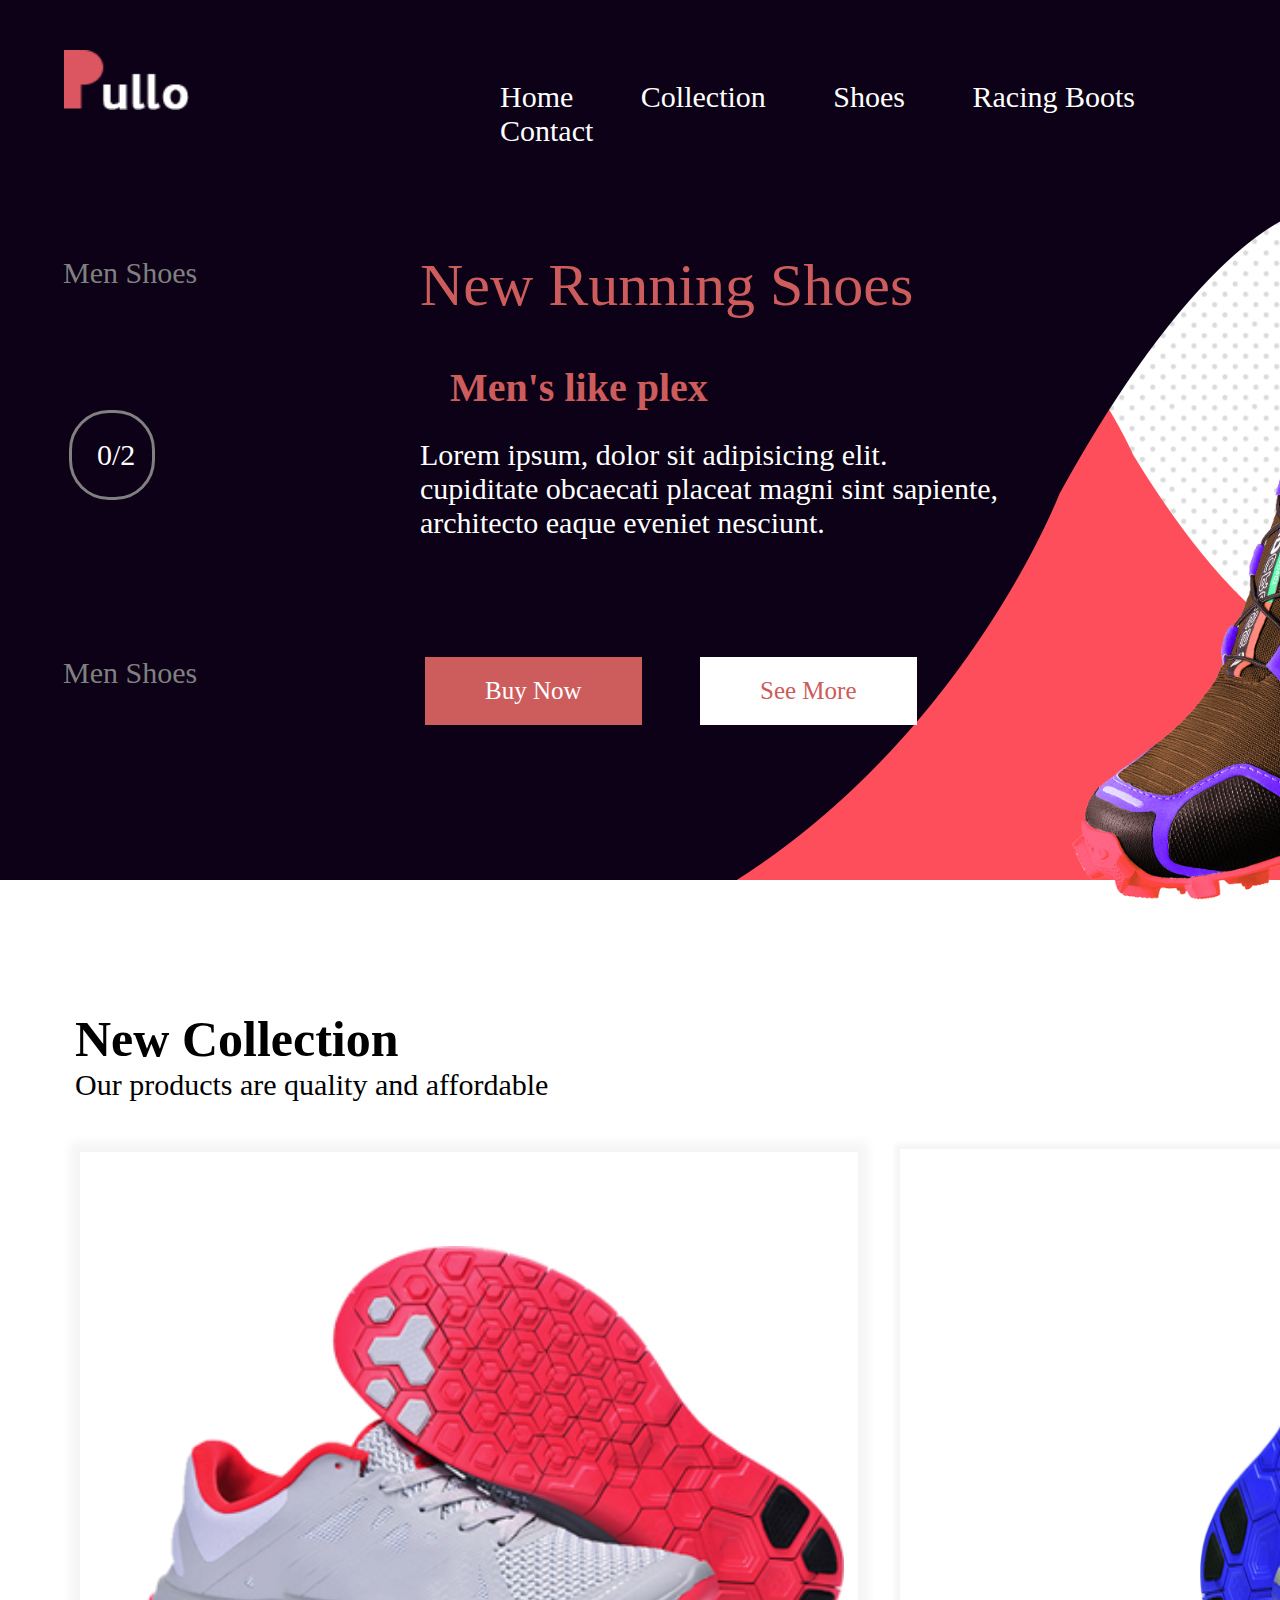
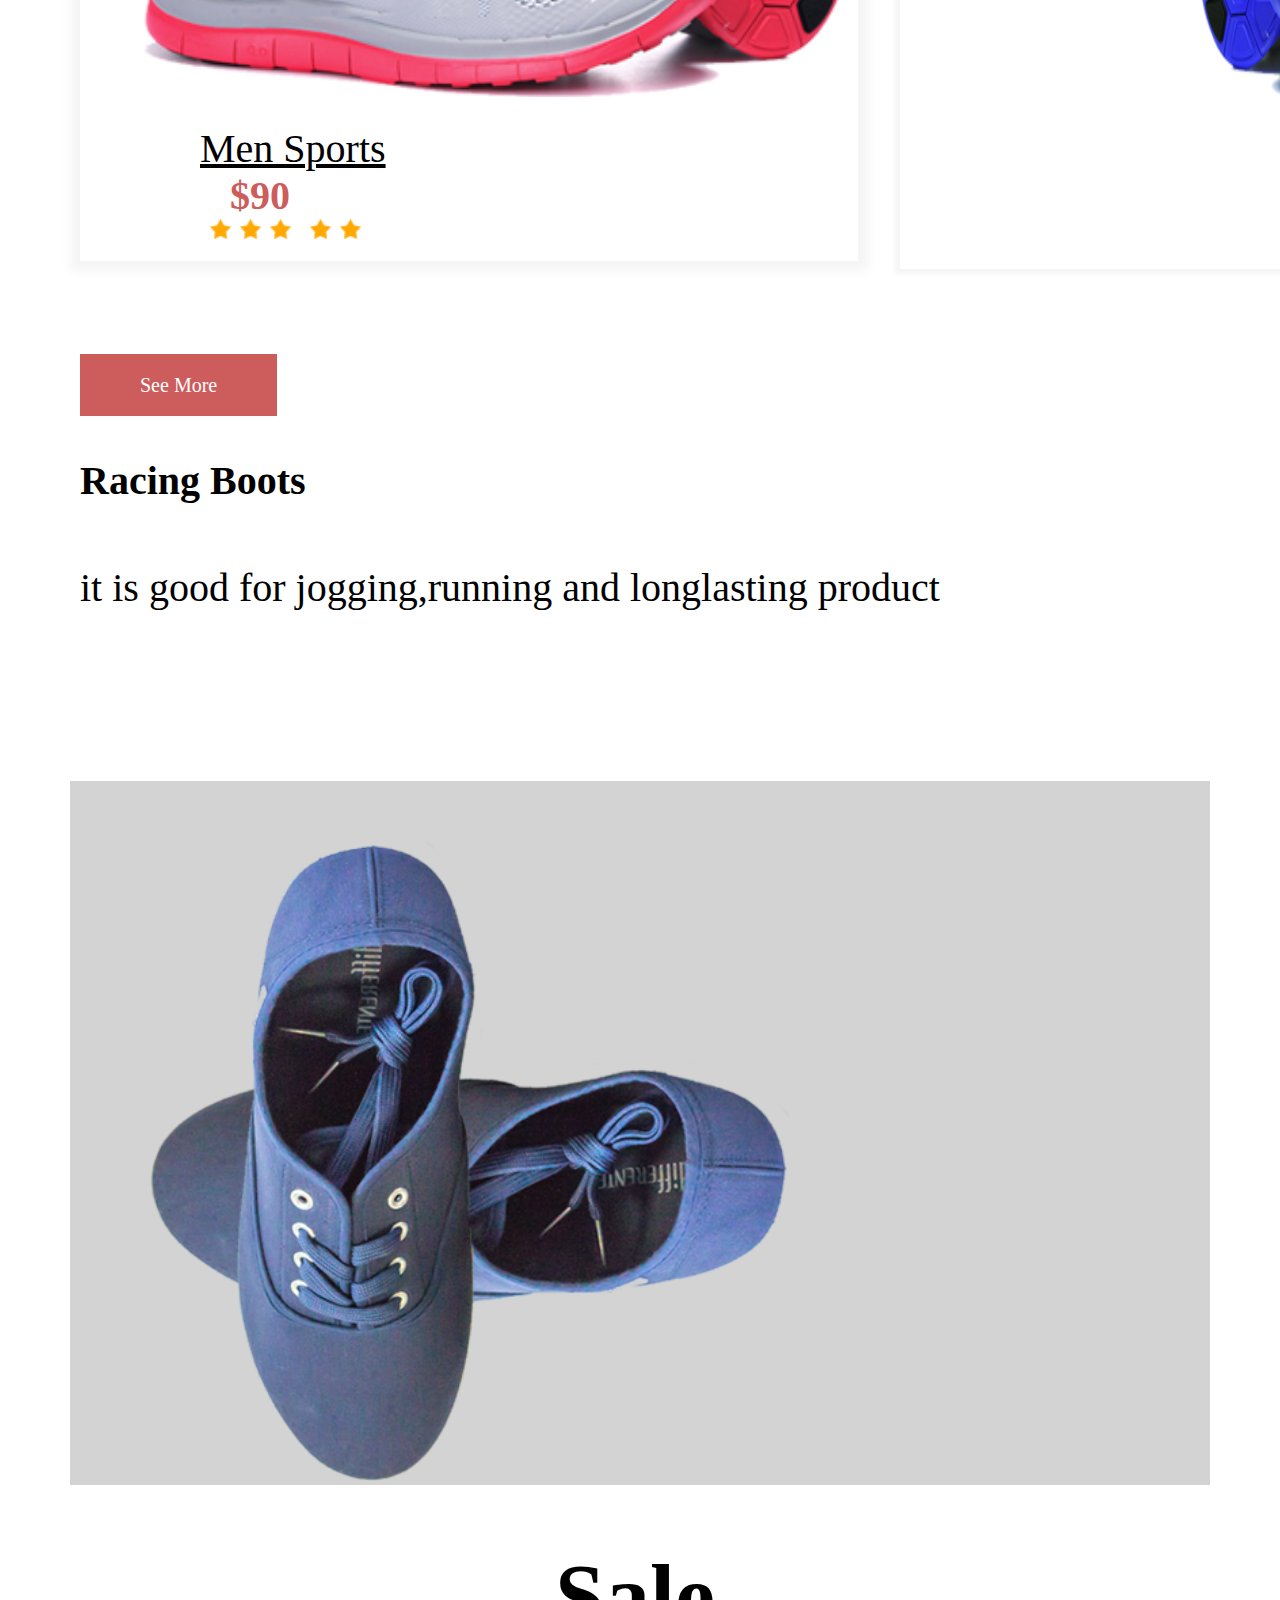
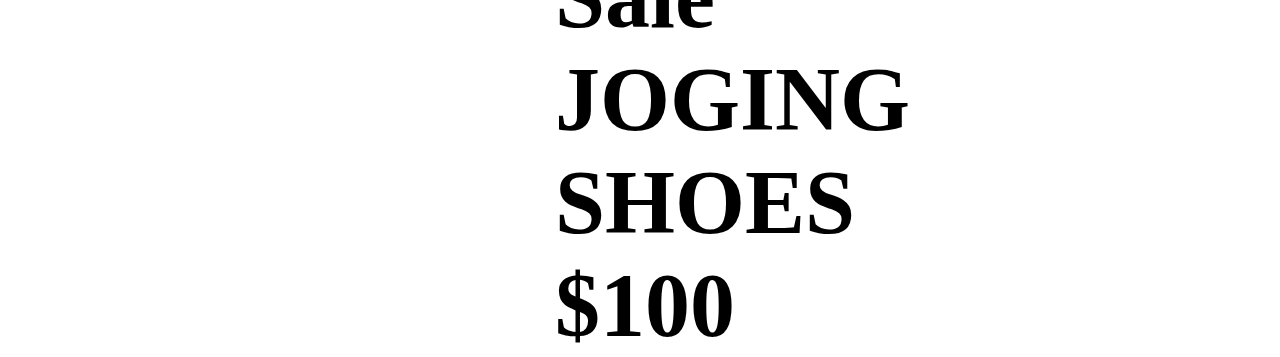
==== index.html @ ab7d9fc3 "update" ====
<!DOCTYPE html>
<html lang="en">
<head>
    <meta charset="UTF-8">
    <meta http-equiv="X-UA-Compatible" content="IE=edge">
    <meta name="viewport" content="width=device-width, initial-scale=1.0">
    <title>Shoes</title>
    <link rel="stylesheet" href="https://cdnjs.cloudflare.com/ajax/libs/font-awesome/6.2.0/css/all.min.css" integrity="sha512-xh6O/CkQoPOWDdYTDqeRdPCVd1SpvCA9XXcUnZS2FmJNp1coAFzvtCN9BmamE+4aHK8yyUHUSCcJHgXloTyT2A==" crossorigin="anonymous" referrerpolicy="no-referrer" />
    <link rel="stylesheet" href="shoes.css">
</head>
<body>
    <main>
    <img src="/images/logo.png" alt="" class="logo"> 
    <section class="nav">
 <nav>
    <a href="/">Home</a>
    <a href="/">Collection</a>
    <a href="/">Shoes</a>
    <a href="/">Racing Boots</a>
    <a href="/">Contact</a>
    <i class="fa-solid fa-magnifying-glass"></i>
    <i class="fa-sharp fa-solid fa-bag-shopping"></i>
</nav>
</section>
<section>
    <p style="color:grey;" class="men">Men Shoes</p>
    <p class="running">New Running Shoes</p>
    <p class="plex"><b>Men's like plex</b></p>
    <p class="lorem">Lorem ipsum, dolor sit adipisicing elit. <br>cupiditate obcaecati placeat magni sint sapiente,<br> architecto eaque eveniet nesciunt.</p>
    <p class="o">0/2</p>
    <a href="/" class="buy">Buy Now</a>
    <a href="/" class="more">See More</a>
</section>
<img src="/images/running-shoes.png" alt="" class="boot">
<p style="color: grey;" class="men">Men Shoes</p>
</main>
<section class="quality">
<h2>New Collection</h2>
<p class="our">Our products are quality and affordable</p>
<span>
    <img src="/images/shoes-img1.png" class="first">
    <p class="price1">Men Sports<br><b>$90</b></p>
    <img src="/images/star-icon.png" class="firststar">
    <img src="/images/star-icon.png" class="secondstar">
    <img src="/images/star-icon.png" class="thirdstar">
    <img src="/images/star-icon.png" class="forthstar">
    <img src="/images/star-icon.png" class="fifthstar">
    <img src="/images/shoes-img2.png" alt="" class="second">
</span>
    <span class="star2">
        <p class="price2">Men Sports<br></p>
        <b class="none">$90</b><br>
    </span>
</section>
<a href="/" class="more1">See More</a>
<section class="">
 <h2 class="sneakers">Racing Boots</h2>
    <p class="sneakers">it is good for jogging,running and longlasting product </p>
</section>
<section class="joging">
    <img src="/images/shoes-img3.png" alt="" class="jog">
    <aside><strong>Sale<br> JOGING <br>SHOES<br>$100</strong></aside>
</section>
</body>
</html>
---- shoes.css ----
*{
    padding: 0;
    margin:0;
}
body {
    overflow-x: hidden;
}
main {
    background-image: url(/images/banner.png);
    background-repeat: no-repeat;
    height: 55em;
}
.nav {
    display: flex;
    justify-content: center;
    margin-top: -34px;
    margin-left: 500px;
    font-size: 30px;
}
i {
    color: white;
    margin-right: 50px;
}
a {
    text-decoration: none;
    margin-right: 60px;
    color: white;
    font-family: verdana;
}
p {
    color: white;
}
.logo {
    height: 60px;
    margin-left: 4em;
    margin-top: 50px;
}
.men {
    margin-top: 70px;
    margin-left: 2.1em;
    font-size: 30px;
    animation: more 2s;
    position: absolute;
   bottom: 7em;
}
.running {
    color: indianred;
    font-size: 60px;
    font-family: verdana;
    margin-top: 40px;
    margin-left: 7em;
    animation: more 2s;
    position: absolute;
   bottom: 3em;
}
.plex {
 font-size: 70px;  
 font-family: verdana;
 margin-top: 190px;
 margin-left: 6em;
}
.lorem {
    margin-left: 14em;
    font-size: 30px;
    margin-top: 20px;
}
.o {
    border: 3px solid grey;
    width: 30px;
    margin-top: -130px;
    margin-bottom: 110px;
    margin-left: 2.3em;
    font-size: 30px;
    padding: 25px;
    border-radius: 40px;
}
.buy {
    margin-left: 17em;
    background-color: indianred;
    border: hidden;
    padding: 20px 60px;
    font-size: 25px;
    animation: buy 2s;
    position: absolute;
   bottom: -9em;
}
@keyframes buy {
    0% {
        bottom: -400%;
    }
    100% {
       top: (0);
    }
}
.boot {
    position: absolute;
    margin-top: -21em;
    height: 40em;
    margin-left: 67em;
    position: absolute;
    animation: boot 2s ;
    bottom: 0;
}
@keyframes boot {
    0% {
        bottom: -200%;
    }
    100% {
       top: (0);
    }
}
section {
    position: relative;
}
.more {
    background-color: white;
    color: indianred;
    margin-left: 28em;
    padding: 20px 60px;
    font-size: 25px;
    animation: more 2s;
    position: absolute;
   bottom: -9em;
}
@keyframes more {
    0% {
        bottom: -400%;
    }
    100% {
       top: (0%);
    }
}
h2 {
    margin-top: 130px;
    margin-left: 1.5em;
    font-family: verdana;
    font-size: 50px;
}
.our {
    margin-left: 2.5em;
    font-size: 30px;
    color: black;
}
div {
}
.first {
    margin-bottom: -10px;
    margin-left: 5em;
    border: 4px solid white;
    box-shadow: 0px 0px 10px 10px whitesmoke;
    margin-top: 50px;
    padding: 90px;
    width: 700px;
    padding-left: 60px;
    padding-bottom: 10em;
    padding-right: 10px;
    position: relative;
}
.second {
    box-shadow: 0px 0px 5px 5px whitesmoke;
    margin-top: -670px;
    margin-left: 900px;
    position: relative;
    width: 400px;
    padding: 90px;
    padding-left: 300px;
    padding-bottom: 10em;
    height: 470px;
}
.price1 {
    color: black;
    font-size: 40px;
    margin-top: -130px;
    position: relative;
    margin-left: 200px;
}
.price1::first-line {
    text-decoration: underline;
}
b {
    font-size: 40px;
    color: indianred;
    margin-left: 30px;
}
.firststar {
    position: absolute;
    margin-left: 210px;
    height: 20px;
}
.secondstar {
    position:absolute;
    margin-left: 240px;
    height: 20px;
}
.thirdstar {
    position: absolute;
    margin-left: 270px;
    height: 20px;
}
.forthstar {
    position: absolute;
    margin-left: 310px;
    height: 20px;
    margin-top: -0px;
}
.fifthstar {
    position: absolute;
    margin-left: 340px;
    height: 20px;
}
.price2 {
    margin-left: 1400px;
    margin-top: -90px;
    color: black;
    font-size: 40px;
    text-decoration: underline;
}
.none {
    text-decoration: none;
    margin-left: 1430px;
}
.more1 {
    color: white;
    font-size: 20px;
    border: 1px solid black;
    border-style: hidden;
    margin-left: 4em;
    background-color: indianred;
    padding: 20px 60px;
}
.quality {
    margin-bottom: 50px;
}
.sneakers {
    color: black;
    margin-top: 60px;
    font-size: 40px;
    margin-left: 80px;
}
.joging {
    margin-top: 170px;
    background-color: lightgrey;
    margin-left: 70px;
margin-right: 70px;
}
.jog {
    height: 40em;
    margin-top: 60px;
    margin-left: 80px;
}
aside {
    float: right;
font-size: 90px;    
font-family: verdana;
margin-right: 300px;
margin-top: 60px;
}
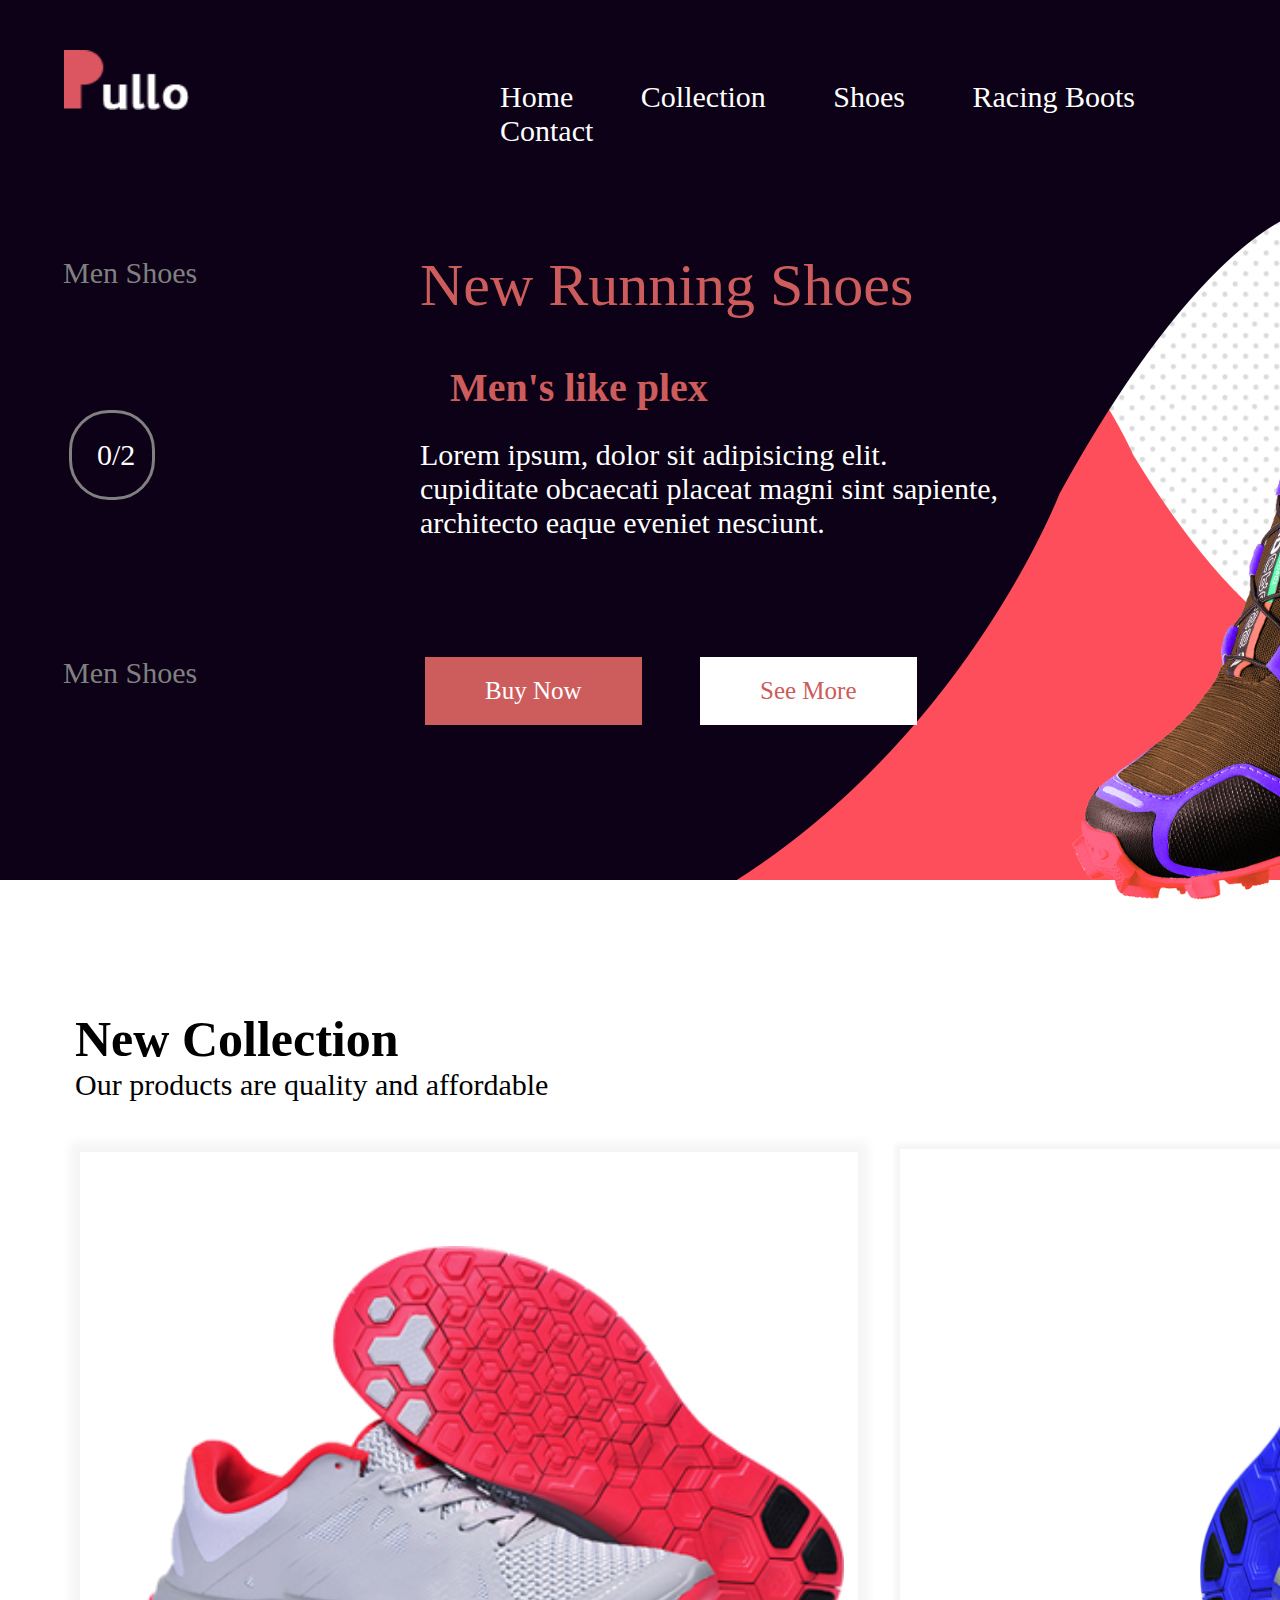
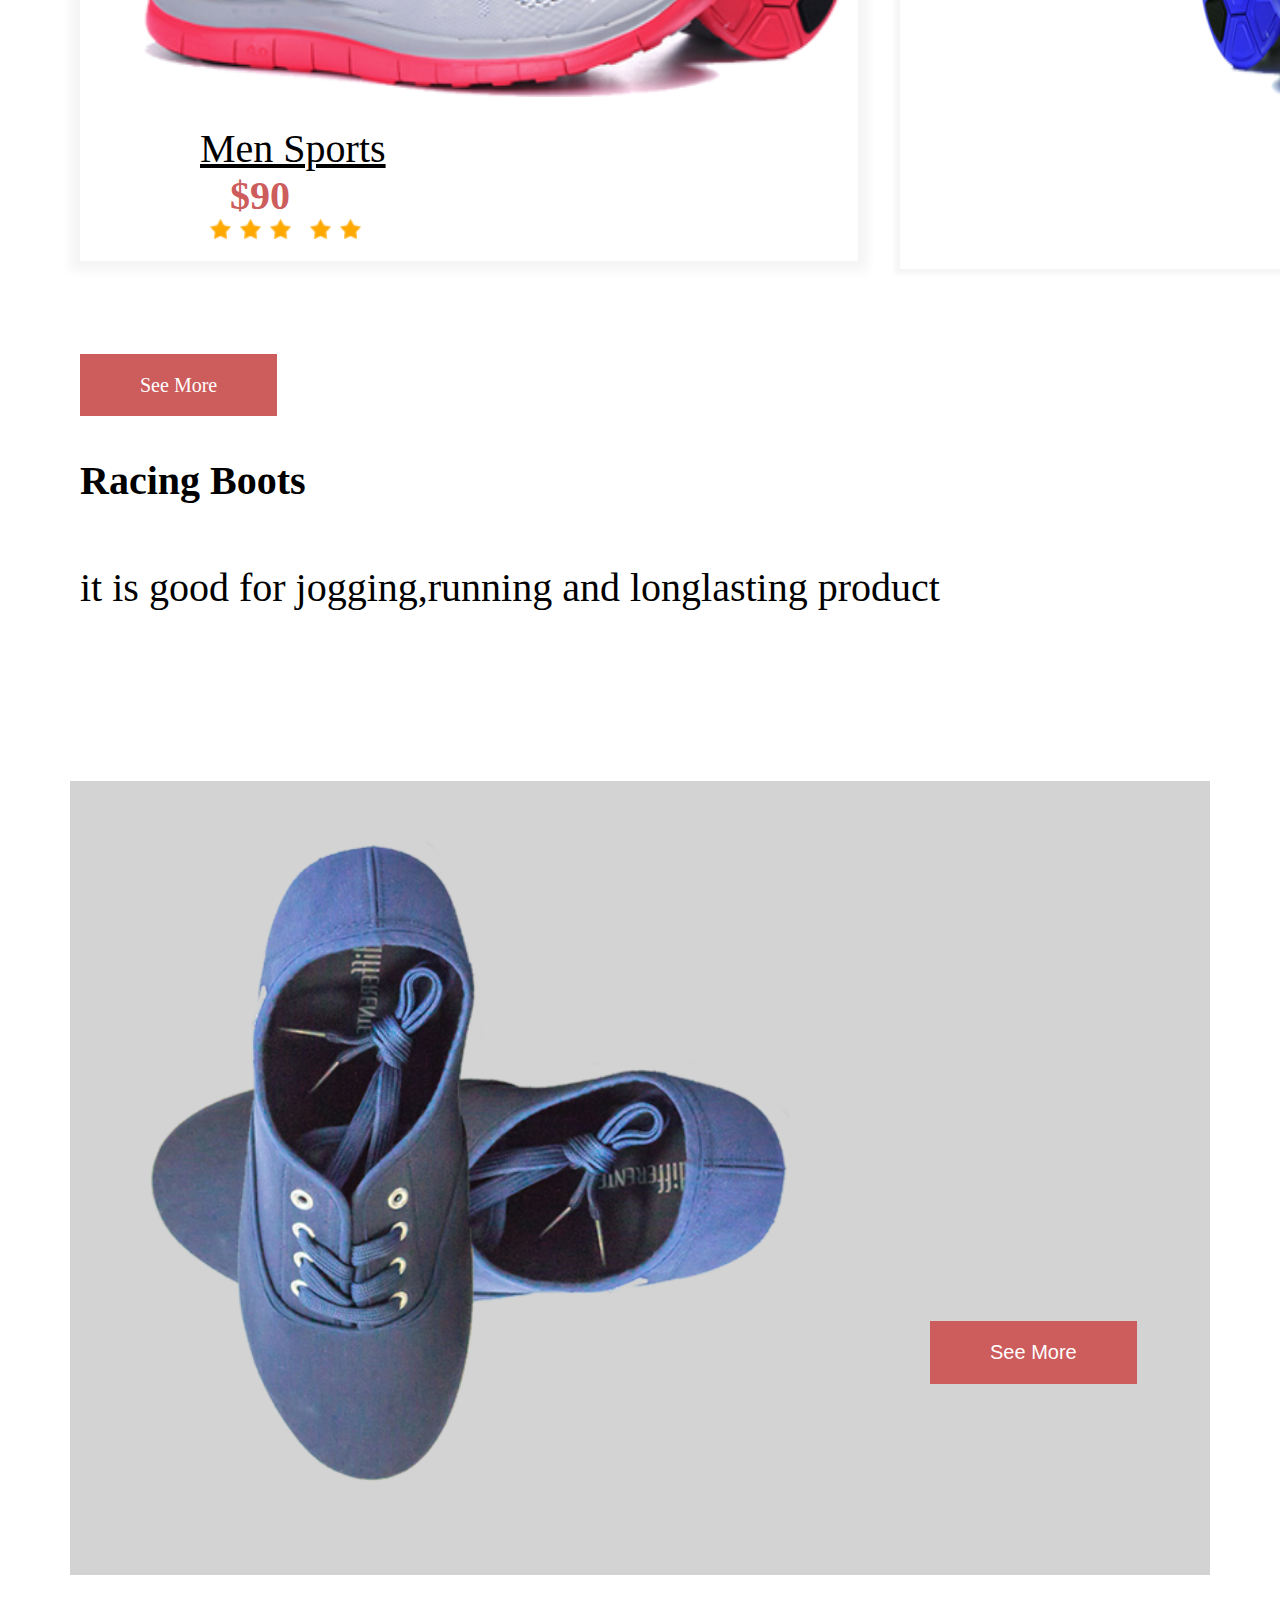
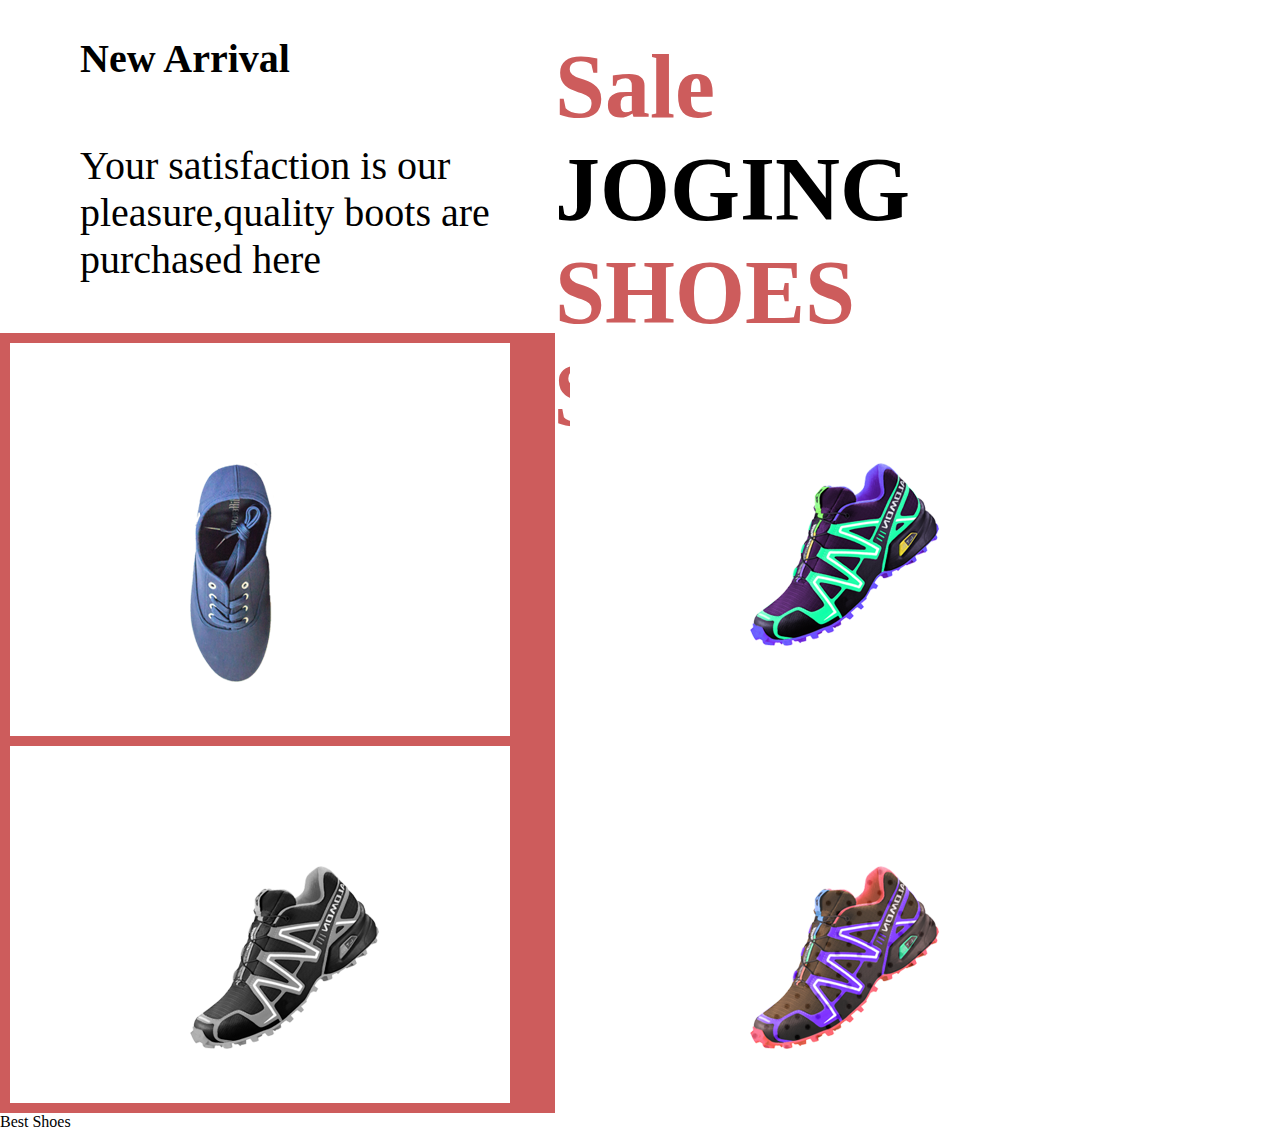
==== commit d097f5f7: "update" ====
--- a/index.html
+++ b/index.html
@@ -59,7 +59,21 @@
 </section>
 <section class="joging">
     <img src="/images/shoes-img3.png" alt="" class="jog">
-    <aside><strong>Sale<br> JOGING <br>SHOES<br>$100</strong></aside>
+    <aside><strong><span class="l">Sale</span><br> JOGING <br><span class="l"> SHOES<br>$</span>100</strong></aside>
+    <button class="lower">See More</button>
 </section>
+<section class="arrival">
+<h2 class="sneakers">New Arrival</h2>
+<p class="sneakers">Your satisfaction is our pleasure,quality boots are purchased here</p>
+</section>
+<div class="grid">
+    <div class="griditem"><img src="/images/shoes-img4.png" class="g"></div>
+    <div class="griditem"><img src="/images/shoes-img5.png" class="g"></div>
+    <div class="griditem"><img src="/images/shoes-img6.png" class="g"></div>
+    <div class="griditem"><img src="/images/shoes-img7.png" class="g"></div>
+    <div class="griditem"><img src="/images/shoes-img8.png" class="g"></div>
+    <div class="griditem"><img src="/images/shoes-img9.png" class="g"></div>
+</div>
+<p class="grid1">Best Shoes</p>
 </body>
 </html>
--- a/shoes.css
+++ b/shoes.css
@@ -140,8 +140,6 @@
     margin-left: 2.5em;
     font-size: 30px;
     color: black;
-}
-div {
 }
 .first {
     margin-bottom: -10px;
@@ -241,12 +239,14 @@
     margin-top: 170px;
     background-color: lightgrey;
     margin-left: 70px;
+    position: relative;
 margin-right: 70px;
 }
 .jog {
     height: 40em;
     margin-top: 60px;
     margin-left: 80px;
+    margin-bottom: 90px;
 }
 aside {
     float: right;
@@ -254,4 +254,40 @@
 font-family: verdana;
 margin-right: 300px;
 margin-top: 60px;
+}
+.l {
+   color: indianred;
+   margin-bottom: 100px; 
+}
+.lower {
+    color: white;
+    border: 1px solid black;
+    border-style: hidden;
+    margin-left: 140px;
+    background-color: indianred;
+    padding: 20px 60px;
+    font-size: 20px;
+    position: absolute;
+    top: 540px;
+}
+.grid {
+    display: grid;
+    grid-template-columns: 500px 500px 500px;
+    grid-column-gap: 60px;
+    grid-row-gap: 10px;
+    padding: 10px;
+    position: relative;
+    background-color: indianred;
+    margin-top: 50px;
+}
+.griditem {
+   background-color: white;
+}
+.g {
+    margin-left: 130px;
+    margin-top: 70px;
+    padding: 50px;
+}
+.grid1 {
+    color: black;
 }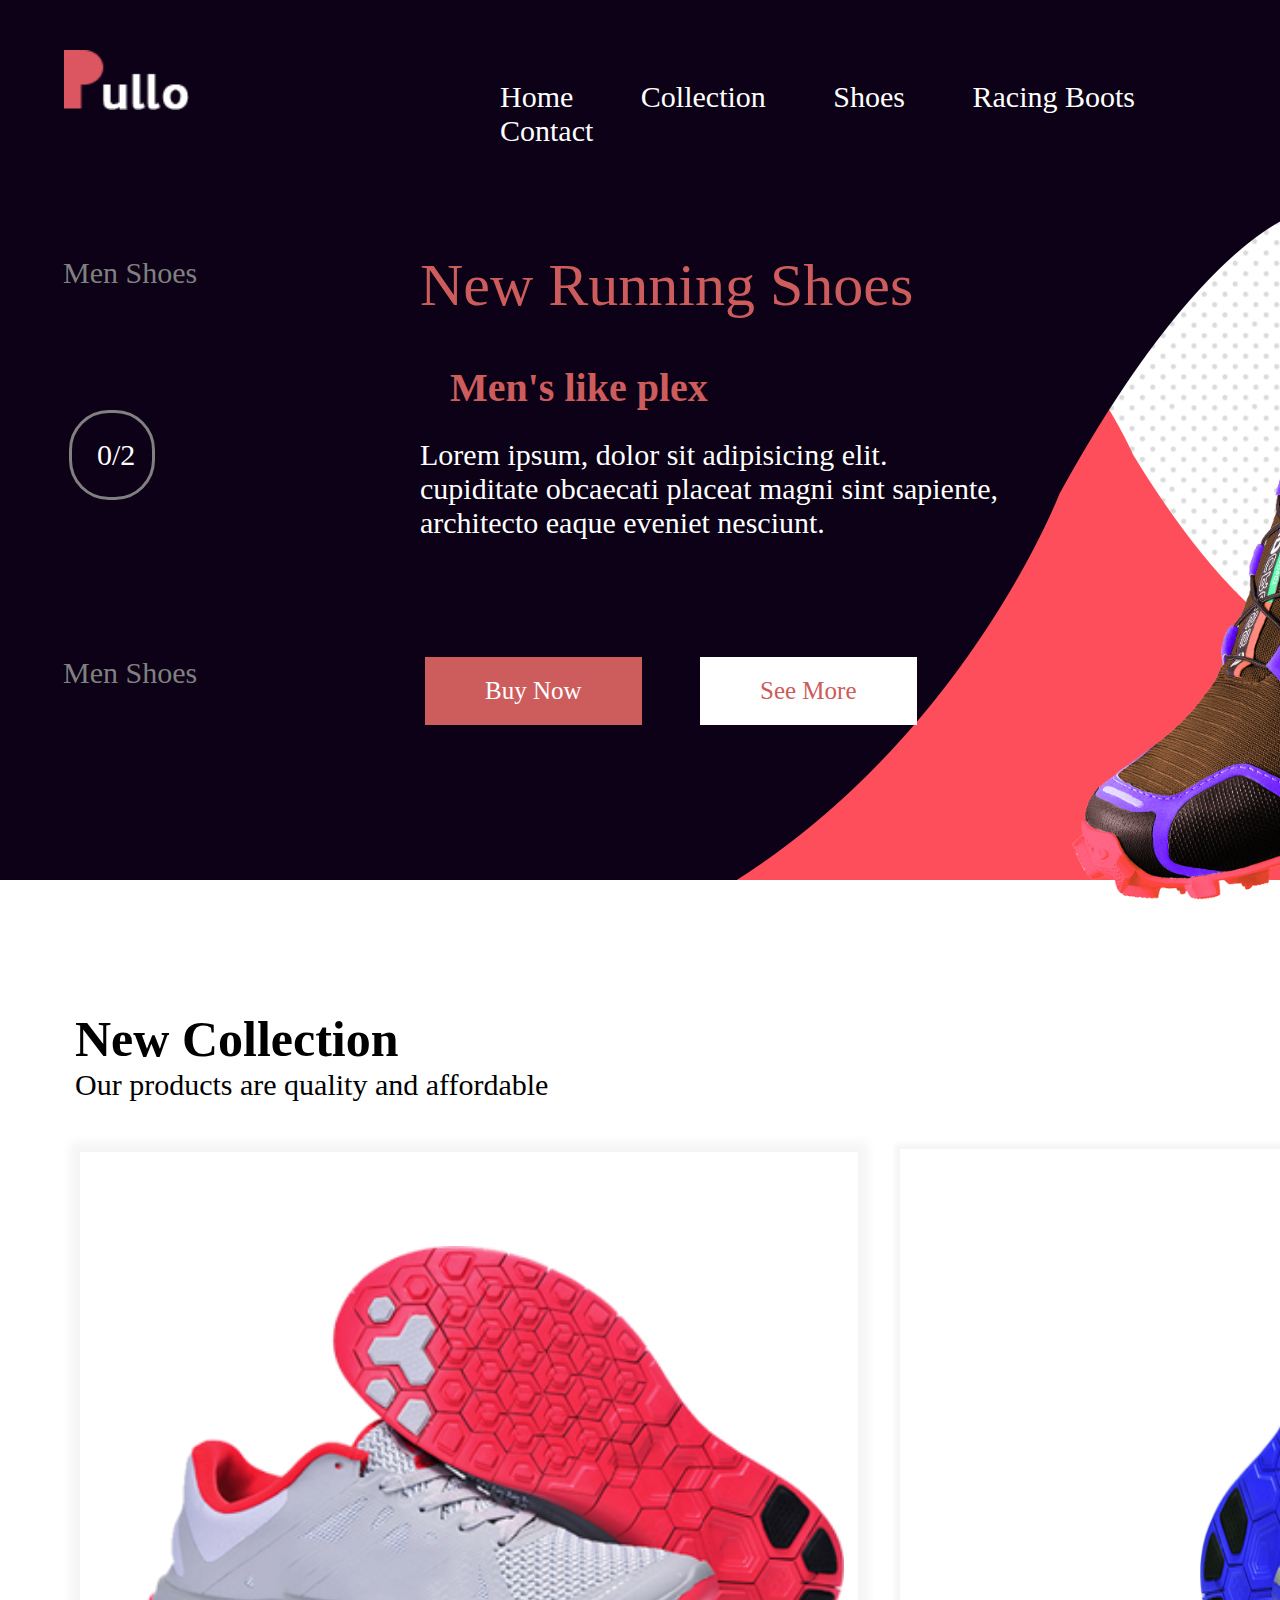
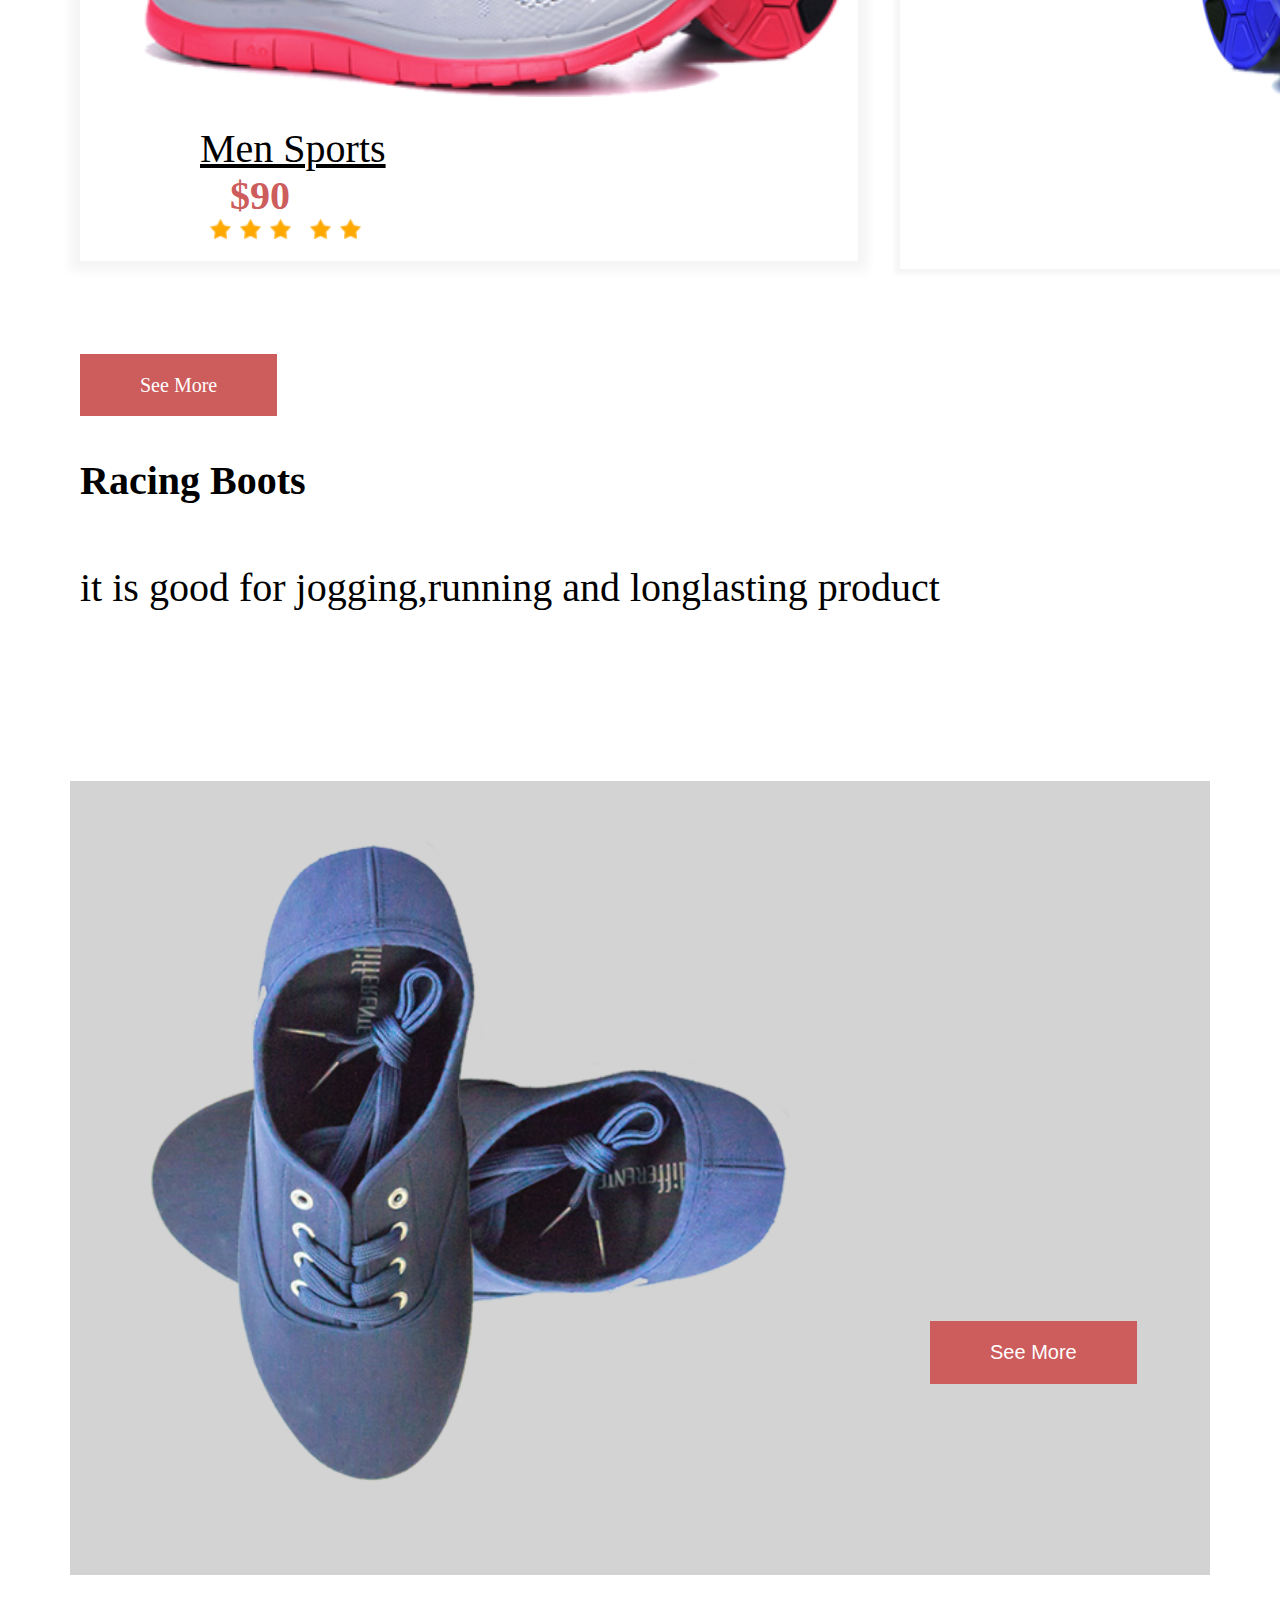
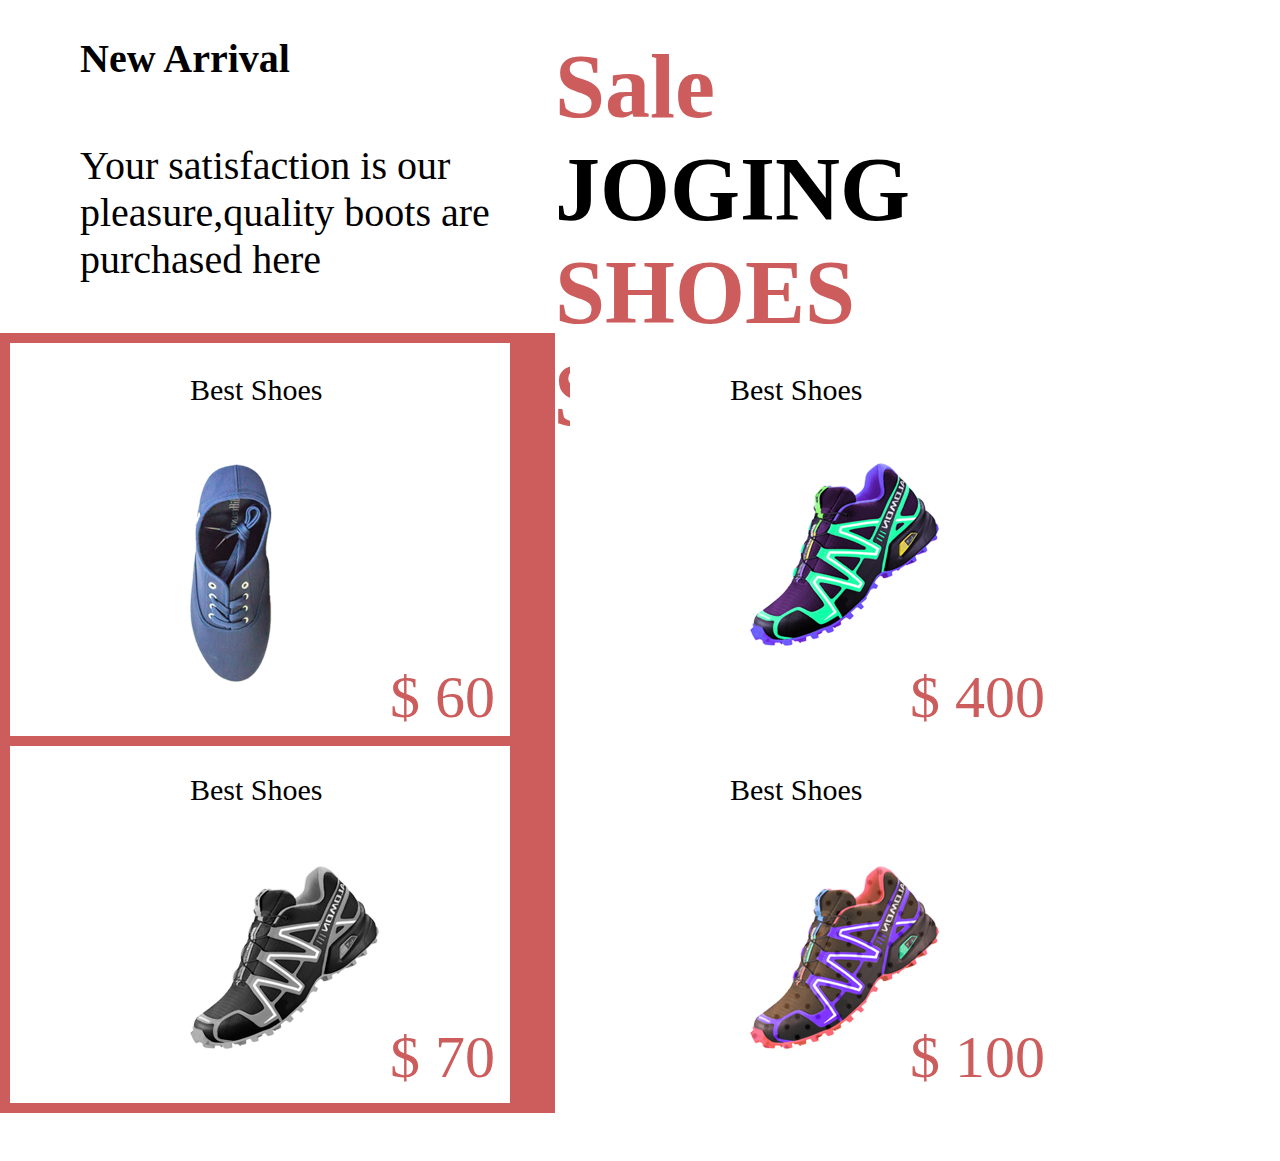
==== commit 1eea1a29: "update" ====
--- a/index.html
+++ b/index.html
@@ -75,5 +75,16 @@
     <div class="griditem"><img src="/images/shoes-img9.png" class="g"></div>
 </div>
 <p class="grid1">Best Shoes</p>
+<p class="grid2">Best Shoes</p>
+<p class="grid3">Best Shoes</p>
+<p class="grid4">Best Shoes</p>
+<p class="grid5">Best Shoes</p>
+<p class="grid6">Best Shoes</p>
+<p class="pricetag1">$ 60</p>
+<p class="pricetag2">$ 400</p>
+<p class="pricetag3">$ 50</p>
+<p class="pricetag4">$ 70</p>
+<p class="pricetag5">$ 100</p>
+<p class="pricetag6">$ 90</p>
 </body>
 </html>
--- a/shoes.css
+++ b/shoes.css
@@ -290,4 +290,86 @@
 }
 .grid1 {
     color: black;
+    position: absolute;
+    margin-top: -740px;
+    margin-left: 190px;
+    font-size: 30px;
+}
+.grid2 {
+    color: black;
+    position: absolute;
+    margin-top: -740px;
+    margin-left: 730px;
+    float: right;
+    font-size: 30px;
+}
+.grid3 {
+    color: black;
+    position: absolute;
+    margin-top: -740px;
+    margin-left: 1300px;
+    font-size: 30px;
+}
+.grid4 {
+    color: black;
+    position: absolute;
+    margin-top: -340px;
+    margin-left: 190px;
+    font-size: 30px;
+}
+.grid5 {
+    color: black;
+    position: absolute;
+    margin-top: -340px;
+    margin-left: 730px;
+    font-size: 30px;
+}
+.grid6 {
+    color: black;
+    position: absolute;
+    margin-top: -340px;
+    margin-left: 1300px;
+    font-size: 30px;
+}
+.pricetag1 {
+    color: indianred;
+    position: absolute;
+    margin-top: -450px;
+    margin-left: 390px;
+    font-size: 60px;
+}
+.pricetag2 {
+    color: indianred;
+    position: absolute;
+    margin-top: -450px;
+    margin-left: 910px;
+    font-size: 60px;
+}
+.pricetag3 {
+    color: indianred;
+    position: absolute;
+    margin-top: -450px;
+    margin-left: 1500px;
+    font-size: 60px;
+}
+.pricetag4 {
+    color: indianred;
+    position: absolute;
+    margin-top: -90px;
+    margin-left: 390px;
+    font-size: 60px;
+}
+.pricetag5 {
+    color: indianred;
+    position: absolute;
+    margin-top: -90px;
+    margin-left: 910px;
+    font-size: 60px;
+}
+.pricetag6 {
+    color: indianred;
+    position: absolute;
+    margin-top: -90px;
+    margin-left: 1500px;
+    font-size: 60px;
 }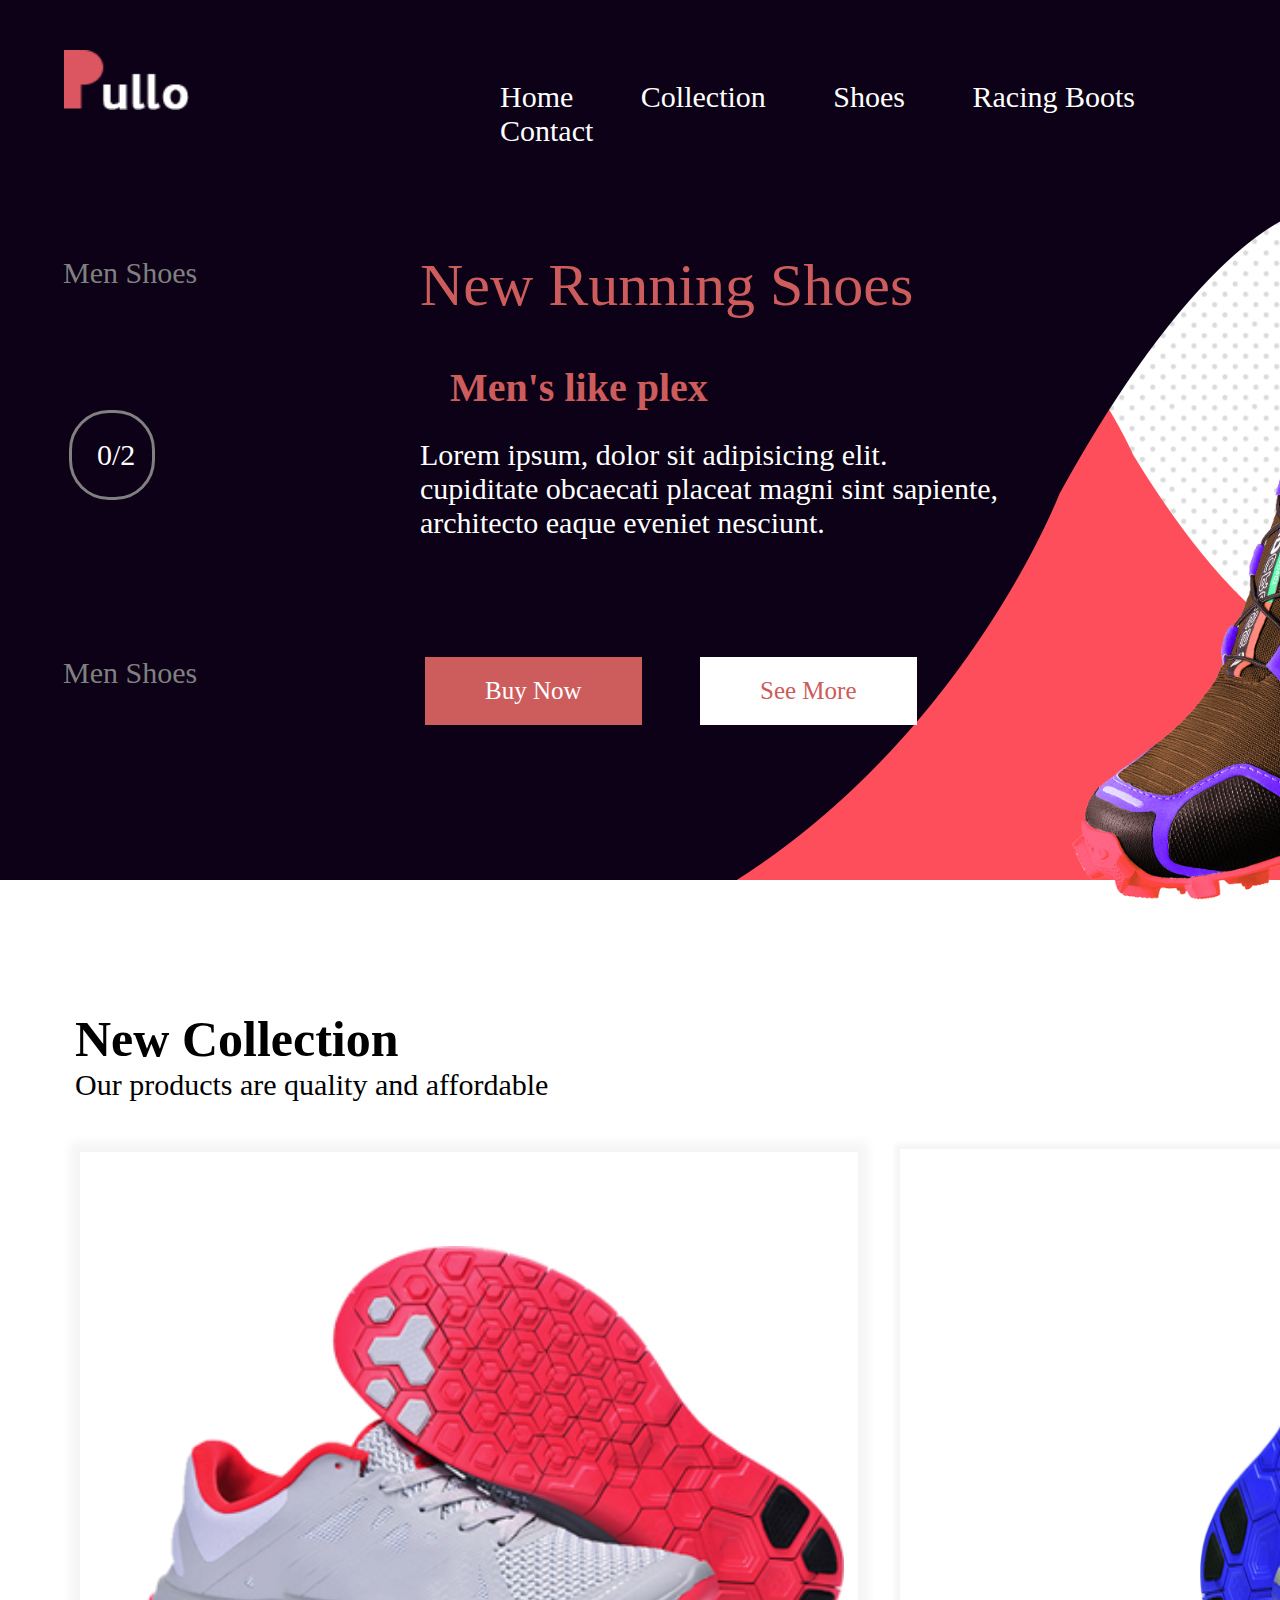
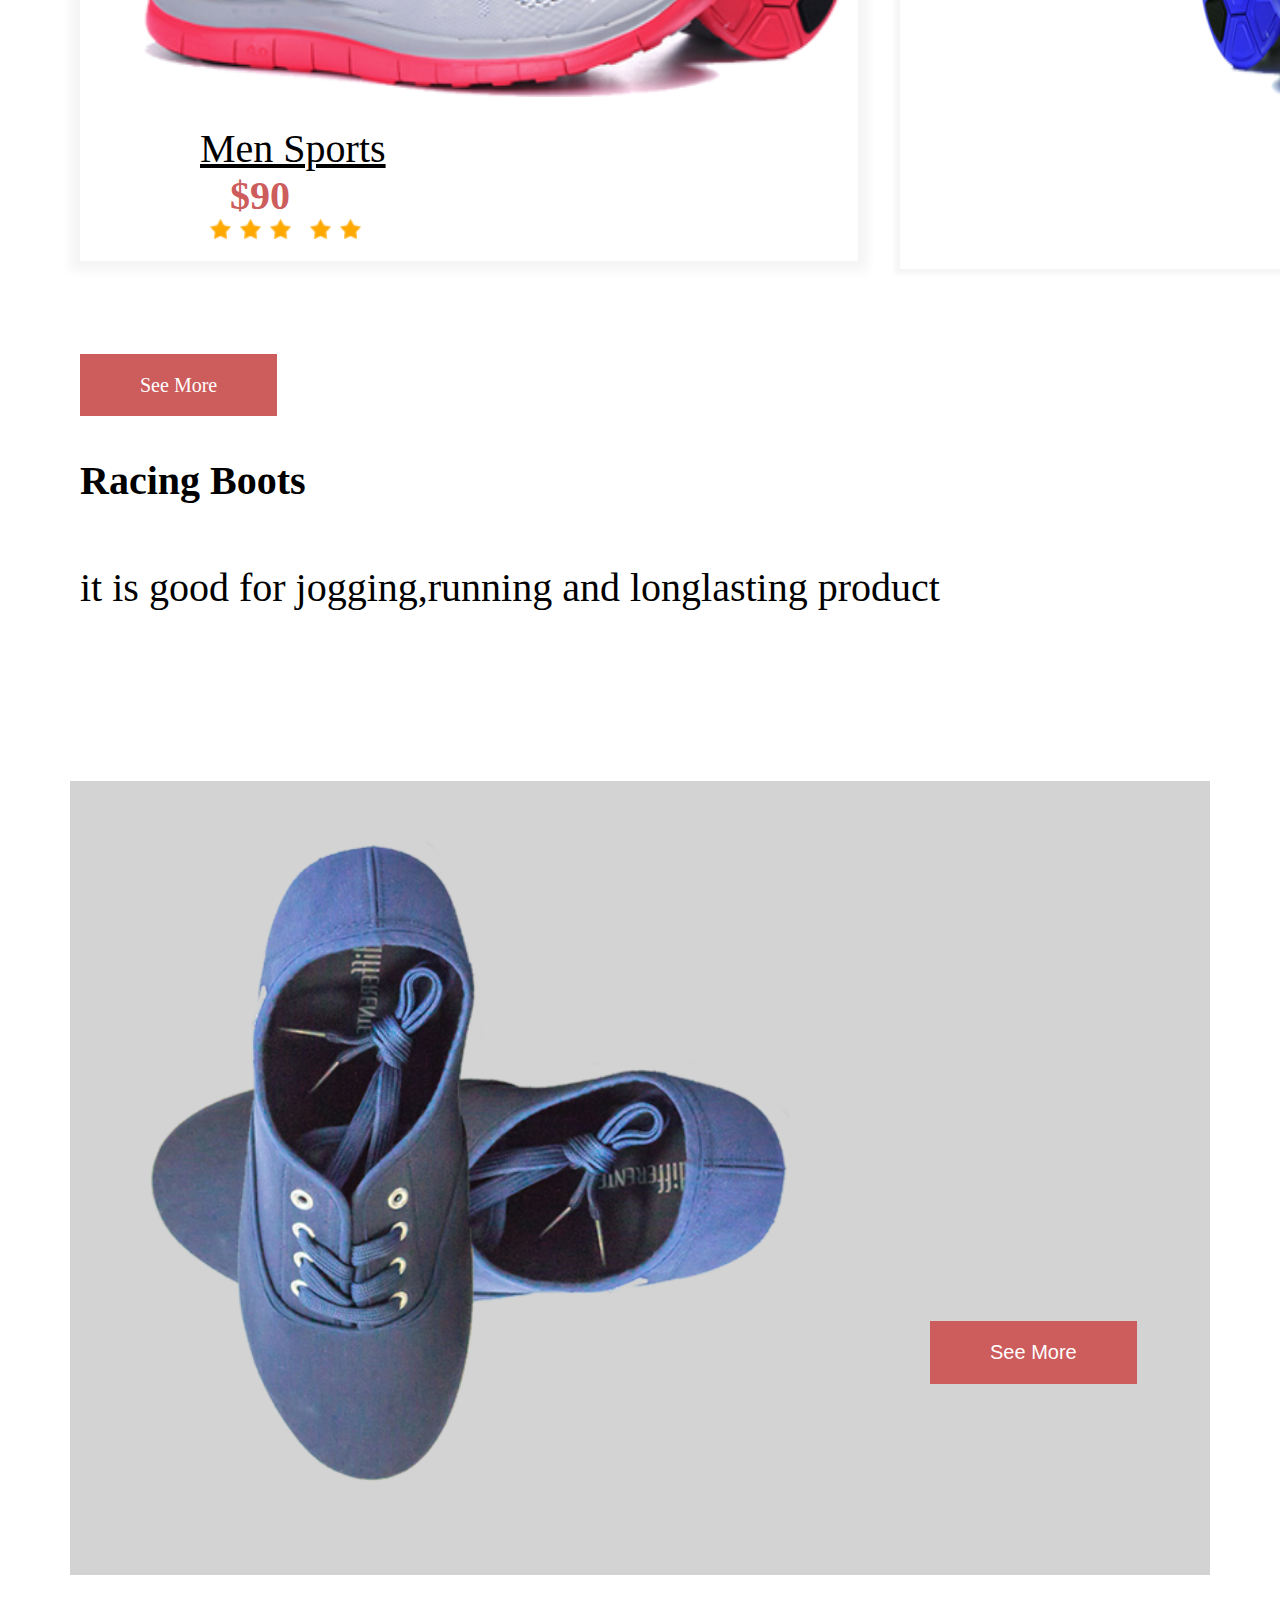
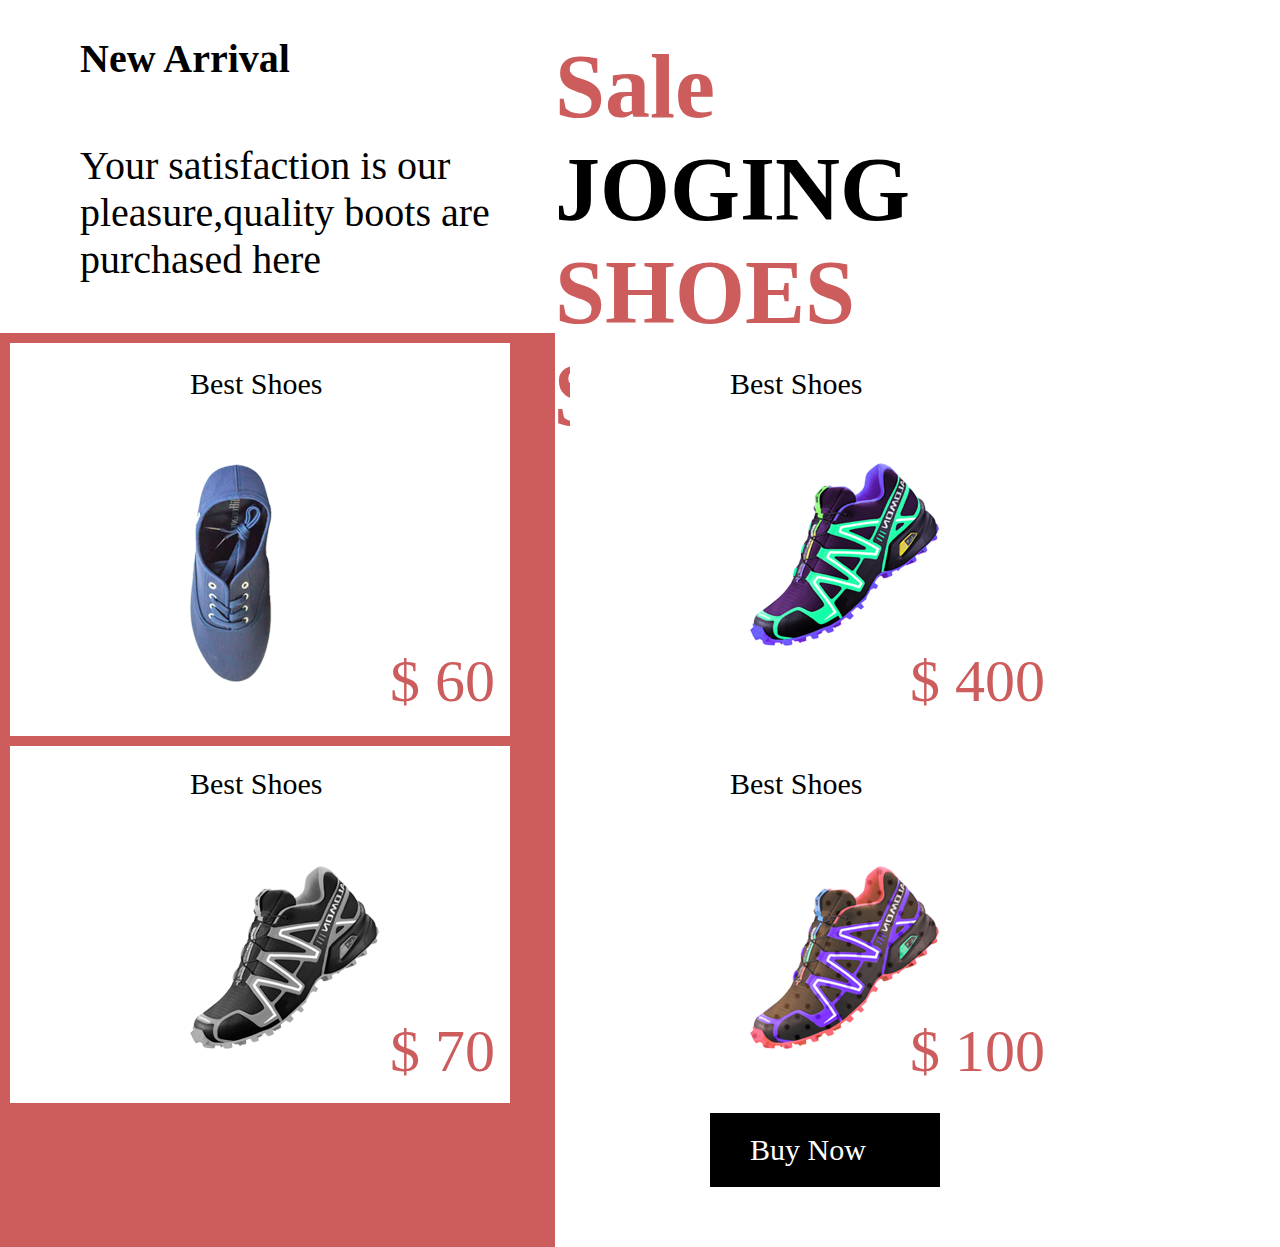
==== commit e9c76120: "update" ====
--- a/index.html
+++ b/index.html
@@ -73,6 +73,7 @@
     <div class="griditem"><img src="/images/shoes-img7.png" class="g"></div>
     <div class="griditem"><img src="/images/shoes-img8.png" class="g"></div>
     <div class="griditem"><img src="/images/shoes-img9.png" class="g"></div>
+    <a href="/" class="now">Buy Now</a>
 </div>
 <p class="grid1">Best Shoes</p>
 <p class="grid2">Best Shoes</p>
--- a/shoes.css
+++ b/shoes.css
@@ -279,6 +279,7 @@
     position: relative;
     background-color: indianred;
     margin-top: 50px;
+    
 }
 .griditem {
    background-color: white;
@@ -291,14 +292,14 @@
 .grid1 {
     color: black;
     position: absolute;
-    margin-top: -740px;
+    margin-top: -880px;
     margin-left: 190px;
     font-size: 30px;
 }
 .grid2 {
     color: black;
     position: absolute;
-    margin-top: -740px;
+    margin-top: -880px;
     margin-left: 730px;
     float: right;
     font-size: 30px;
@@ -306,70 +307,79 @@
 .grid3 {
     color: black;
     position: absolute;
-    margin-top: -740px;
+    margin-top: -880px;
     margin-left: 1300px;
     font-size: 30px;
 }
 .grid4 {
     color: black;
     position: absolute;
-    margin-top: -340px;
+    margin-top: -480px;
     margin-left: 190px;
     font-size: 30px;
 }
 .grid5 {
     color: black;
     position: absolute;
-    margin-top: -340px;
+    margin-top: -480px;
     margin-left: 730px;
     font-size: 30px;
 }
 .grid6 {
     color: black;
     position: absolute;
-    margin-top: -340px;
+    margin-top: -480px;
     margin-left: 1300px;
     font-size: 30px;
 }
 .pricetag1 {
     color: indianred;
     position: absolute;
-    margin-top: -450px;
+    margin-top: -600px;
     margin-left: 390px;
     font-size: 60px;
 }
 .pricetag2 {
     color: indianred;
     position: absolute;
-    margin-top: -450px;
+    margin-top: -600px;
     margin-left: 910px;
     font-size: 60px;
 }
 .pricetag3 {
     color: indianred;
     position: absolute;
-    margin-top: -450px;
+    margin-top: -600px;
     margin-left: 1500px;
     font-size: 60px;
 }
 .pricetag4 {
     color: indianred;
     position: absolute;
-    margin-top: -90px;
+    margin-top: -230px;
     margin-left: 390px;
     font-size: 60px;
 }
 .pricetag5 {
     color: indianred;
     position: absolute;
-    margin-top: -90px;
+    margin-top: -230px;
     margin-left: 910px;
     font-size: 60px;
 }
 .pricetag6 {
     color: indianred;
     position: absolute;
-    margin-top: -90px;
+    margin-top: -230px;
     margin-left: 1500px;
     font-size: 60px;
+}
+.now {
+    color: white;
+    background-color: black;
+    width: 150px;
+    font-size: 30px;
+    padding: 20px 40px;
+    margin-left: 700px;
+    margin-bottom: 50px;
 }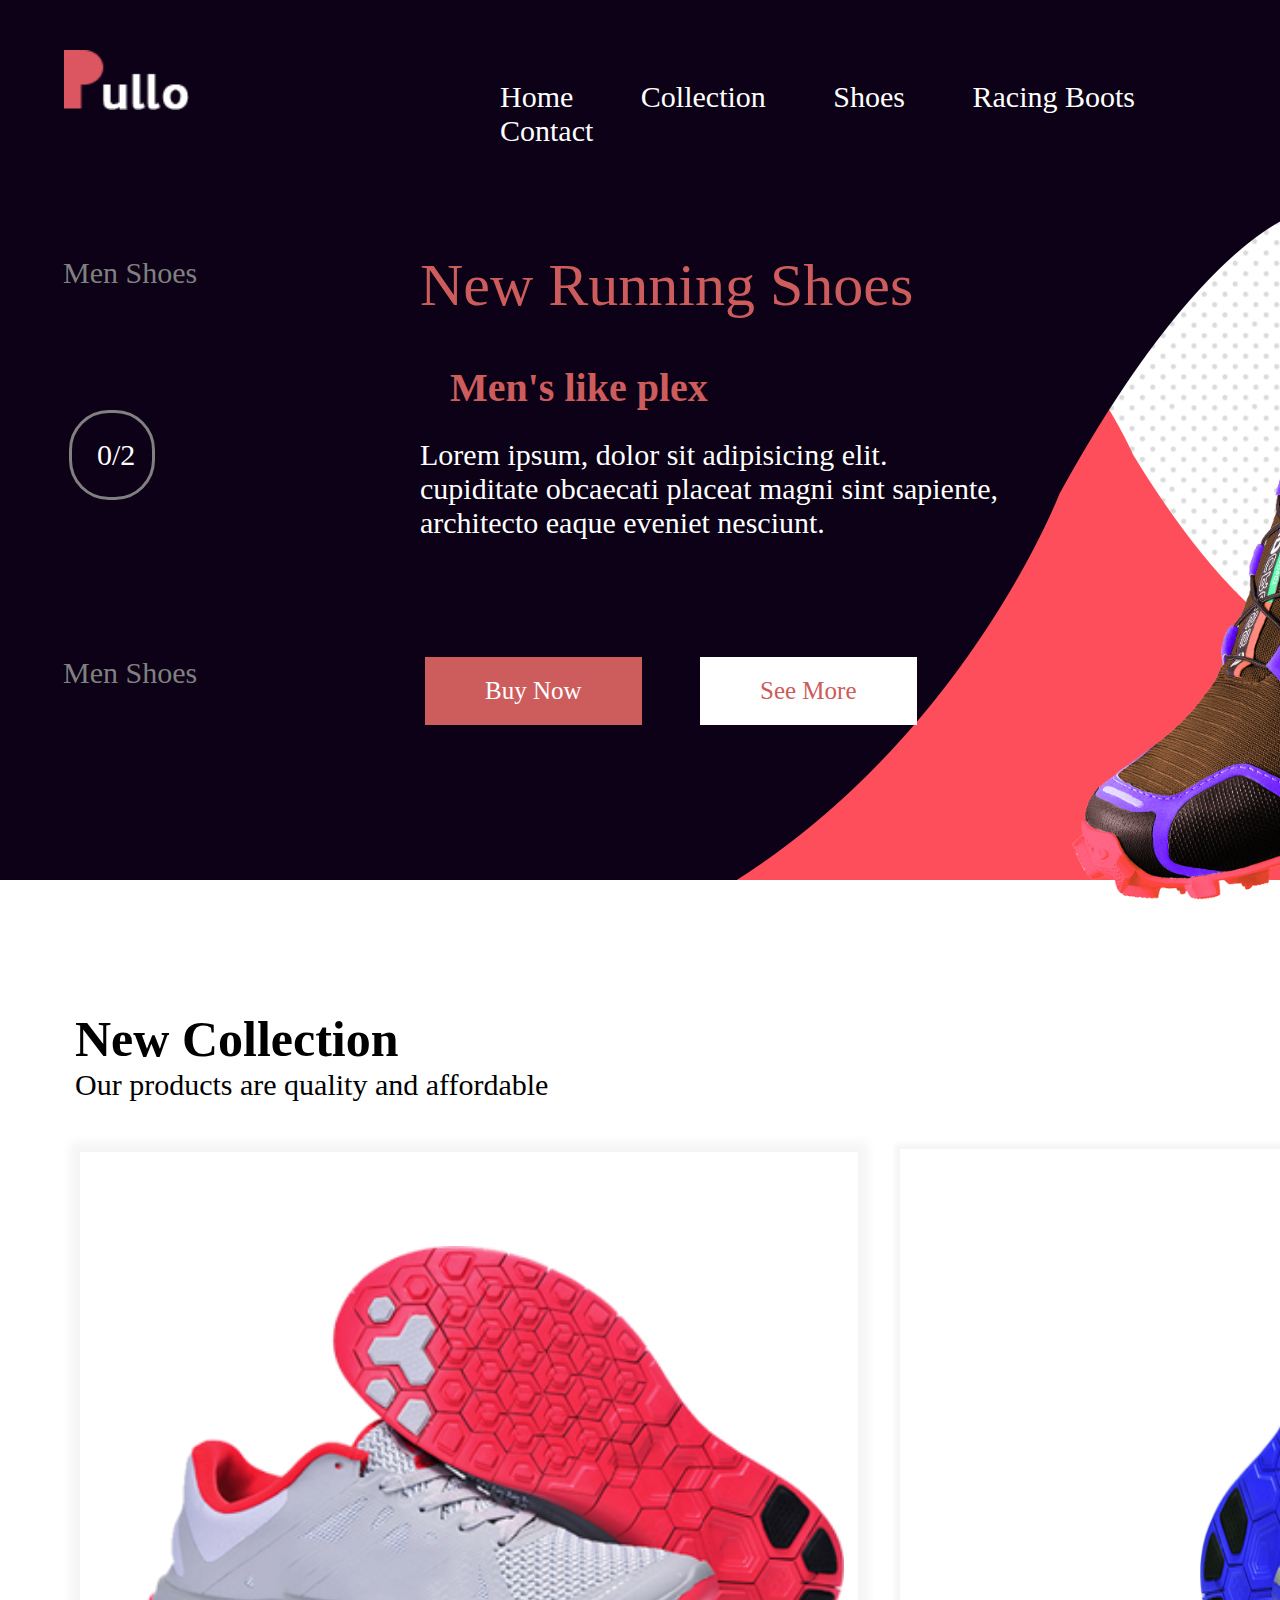
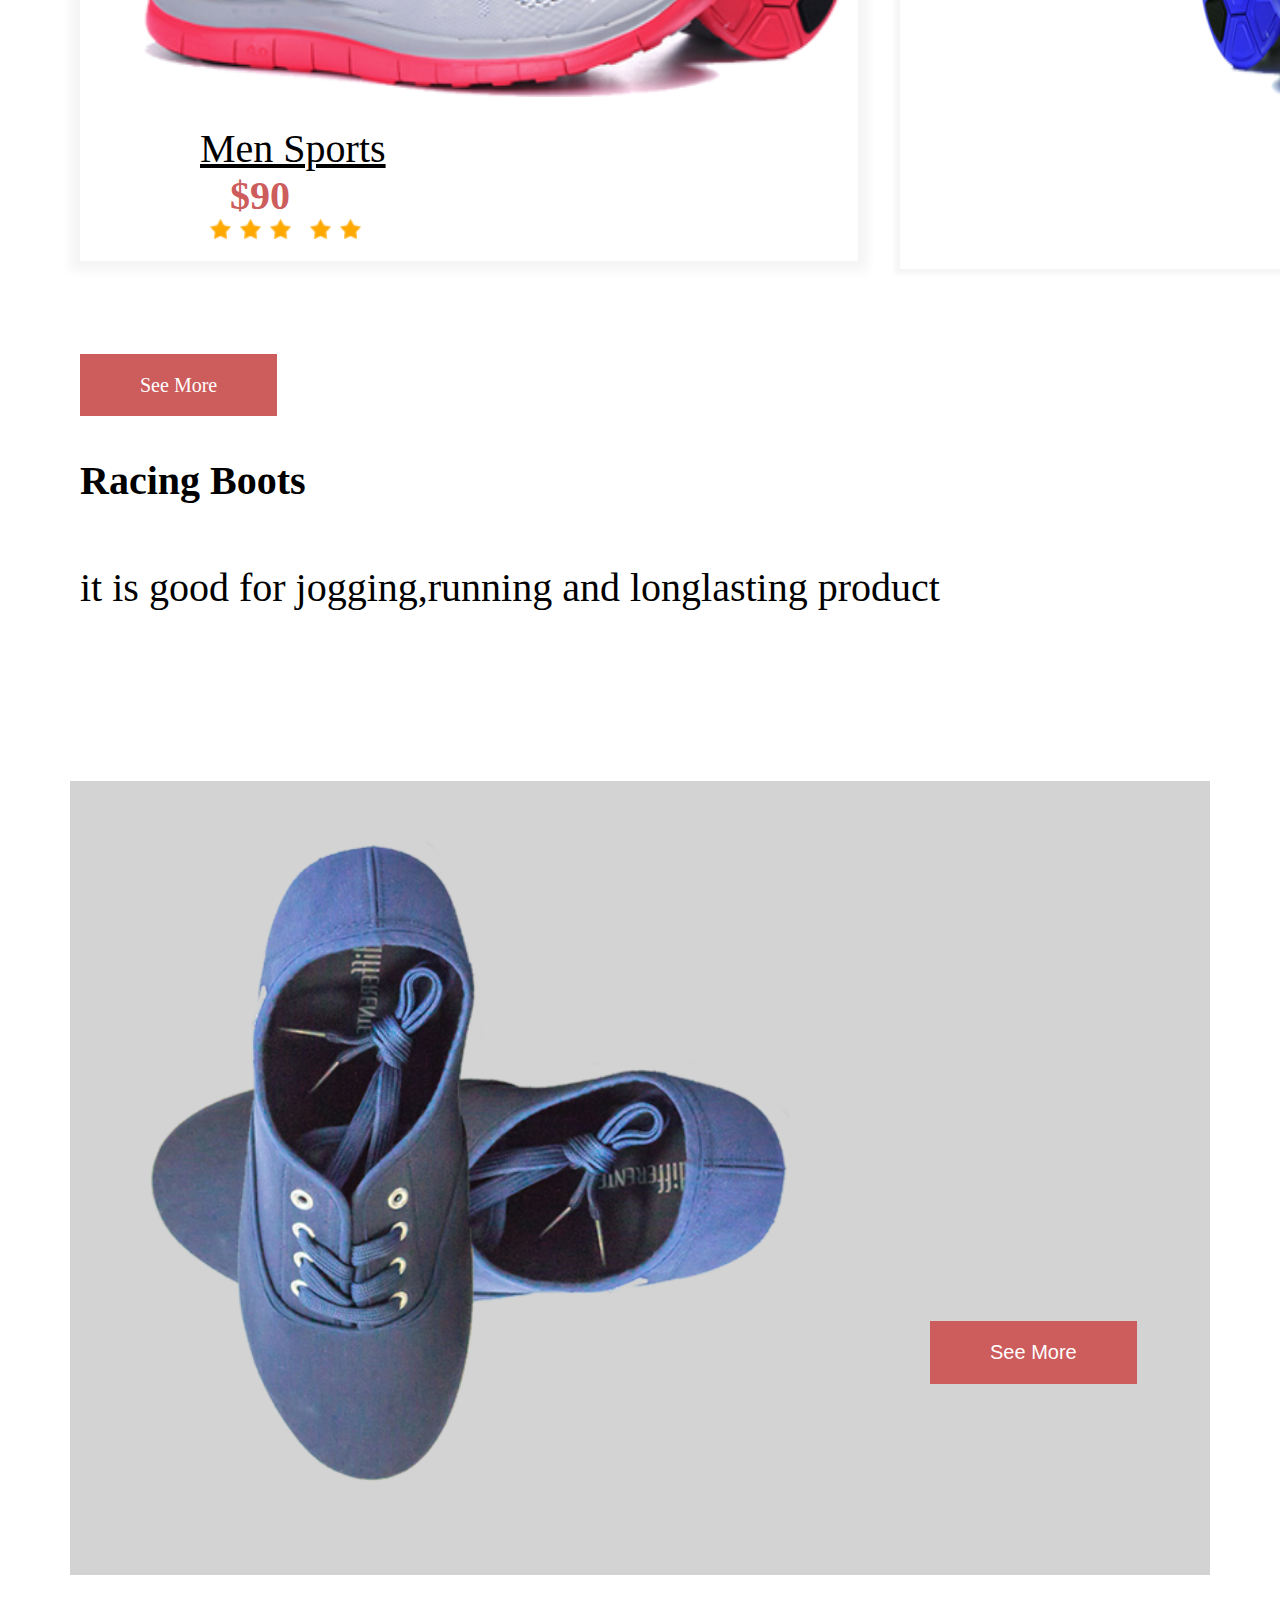
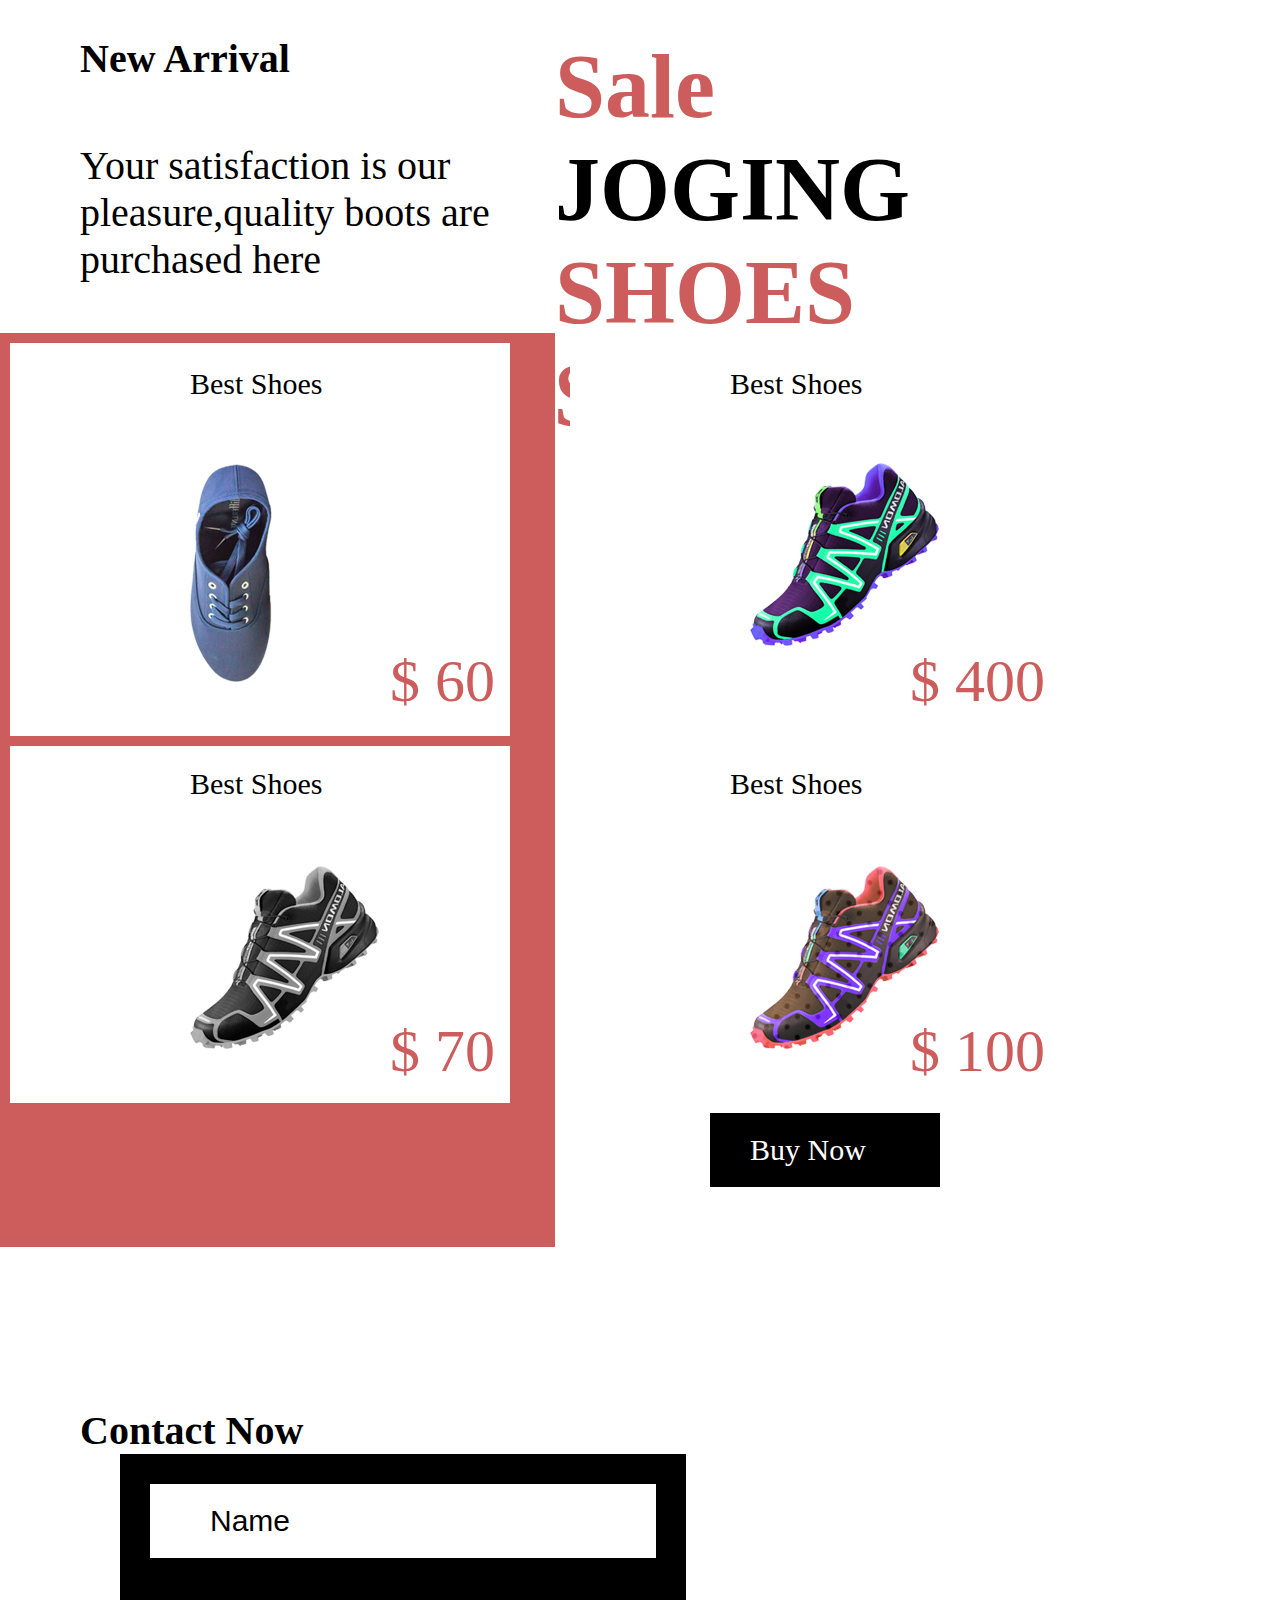
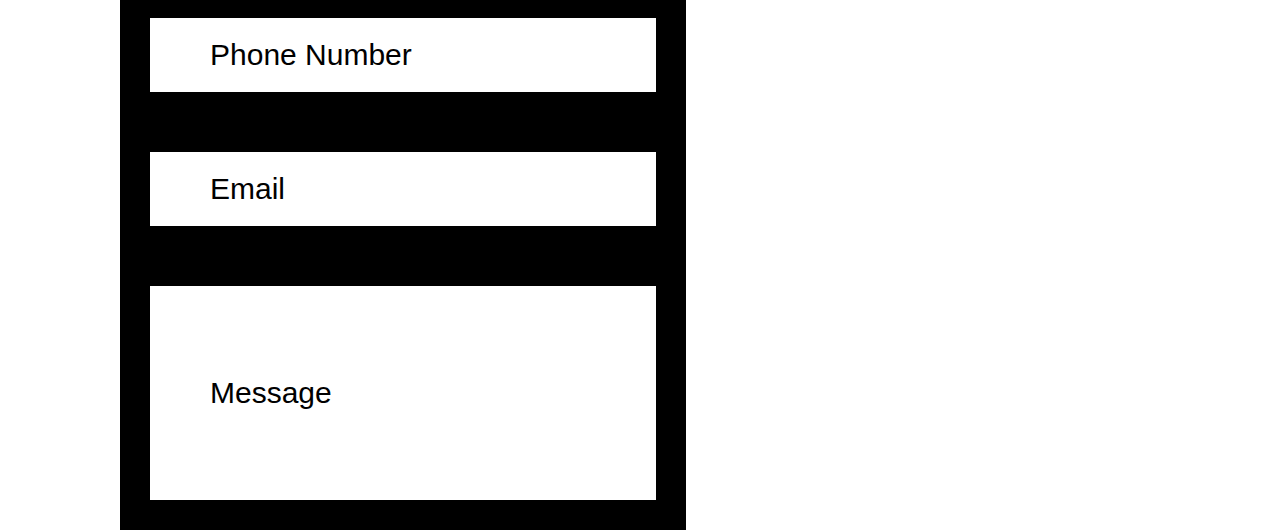
==== commit d47ee89c: "update" ====
--- a/index.html
+++ b/index.html
@@ -87,5 +87,14 @@
 <p class="pricetag4">$ 70</p>
 <p class="pricetag5">$ 100</p>
 <p class="pricetag6">$ 90</p>
+<section class="section2">
+    <h2 class="sneakers">Contact Now</h2>
+<form>
+    <input type="placeholder" value="Name"><br>
+    <input type="placeholder" value="Phone Number"><br>
+    <input type="placeholder" value="Email"><br>
+    <input type="placeholder" value="Message" class="message"><br>
+</form>
+</section>
 </body>
 </html>
--- a/shoes.css
+++ b/shoes.css
@@ -382,4 +382,18 @@
     padding: 20px 40px;
     margin-left: 700px;
     margin-bottom: 50px;
+}
+.section2 {
+  margin-top: 160px;  
+}
+input {
+    padding: 20px 60px;
+    font-size: 30px;
+    border: 30px solid black;
+    margin-left: 120px;
+}
+.message {
+    padding: 90px 60px;
+    font-size: 30px;
+    margin-left: 120px;
 }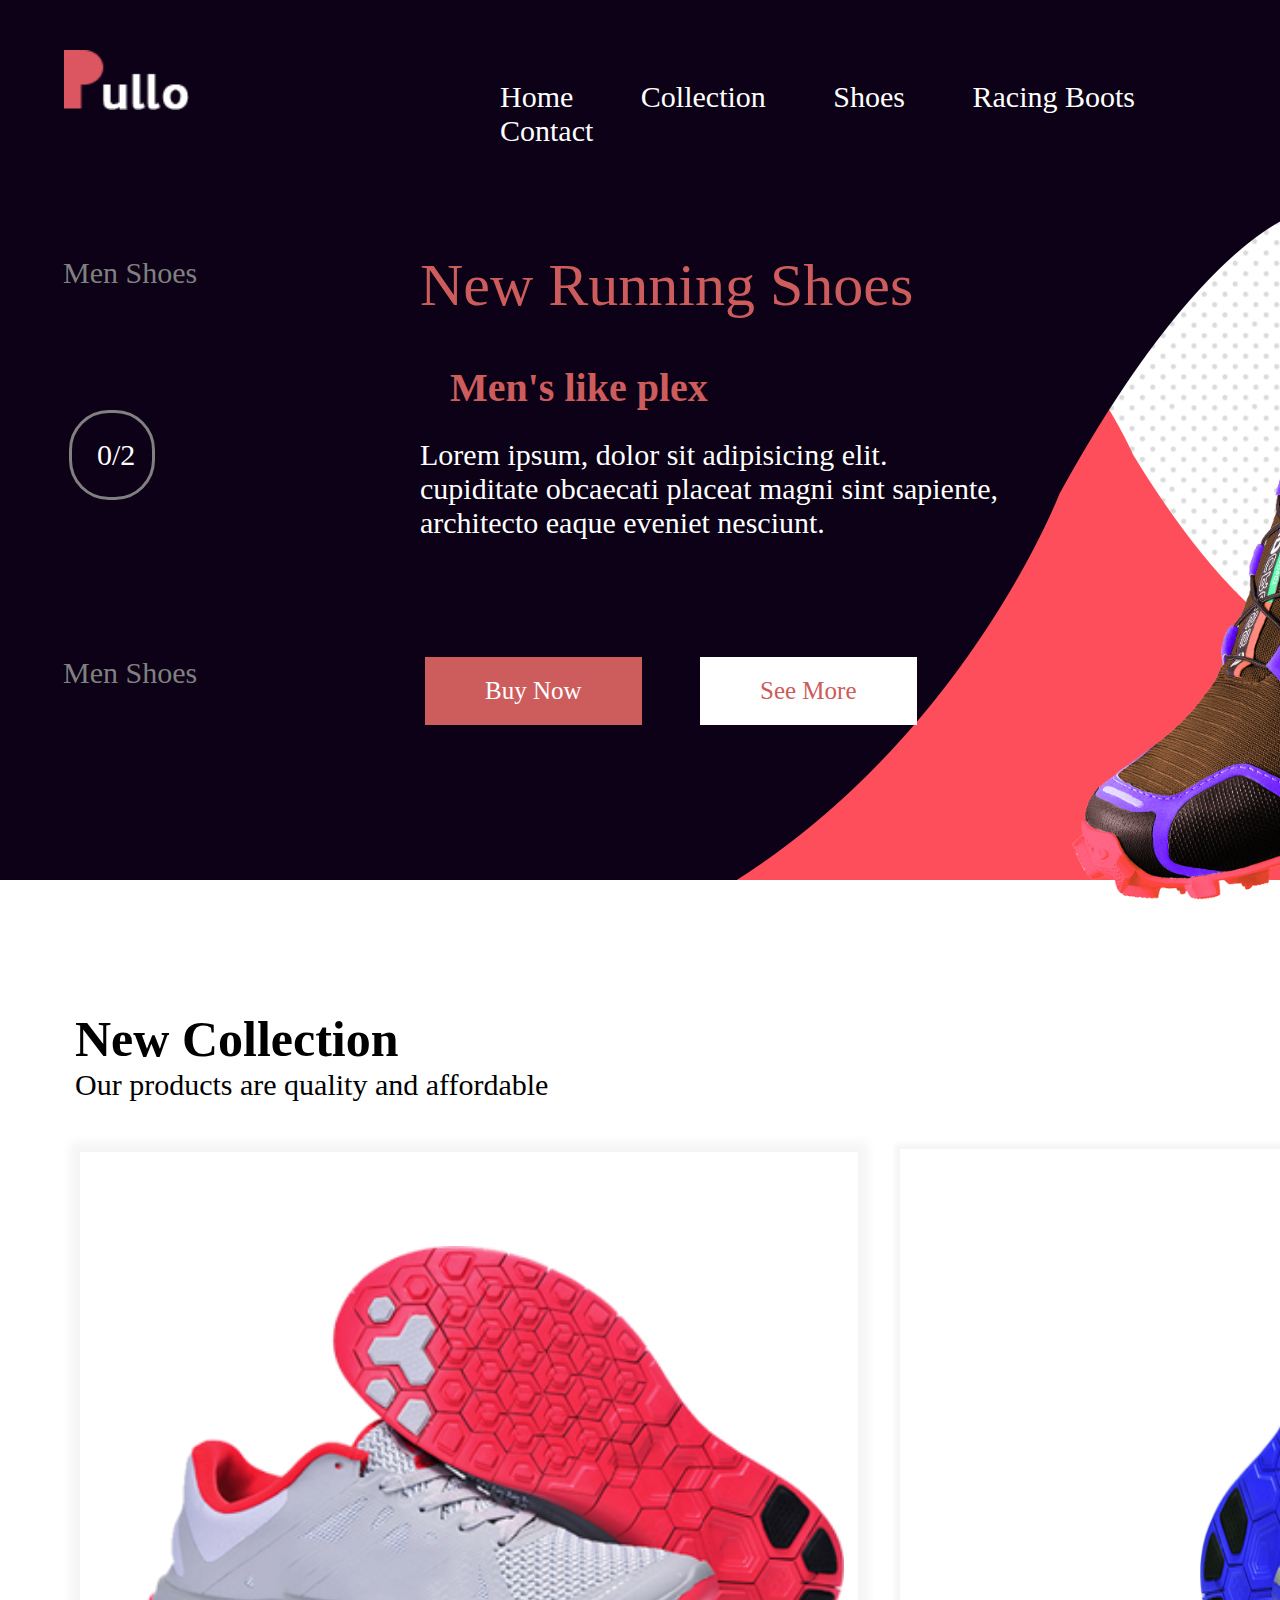
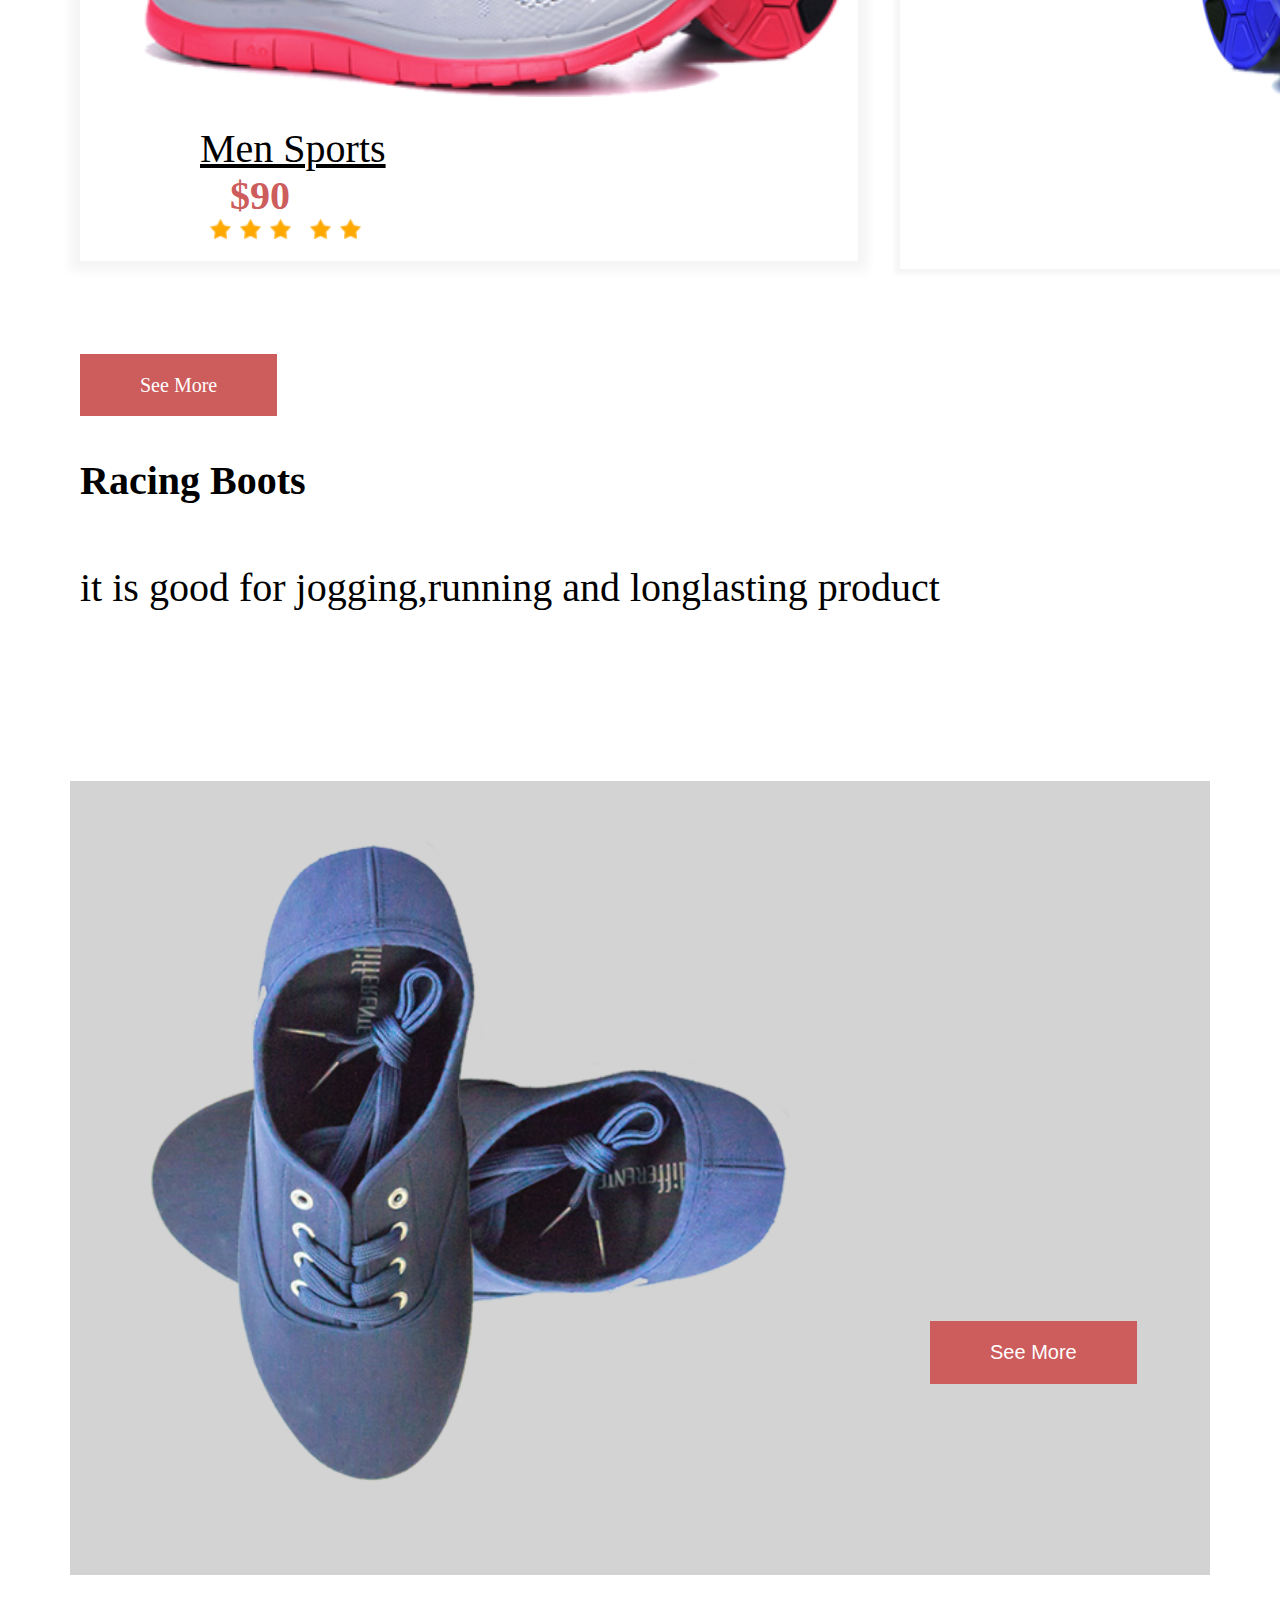
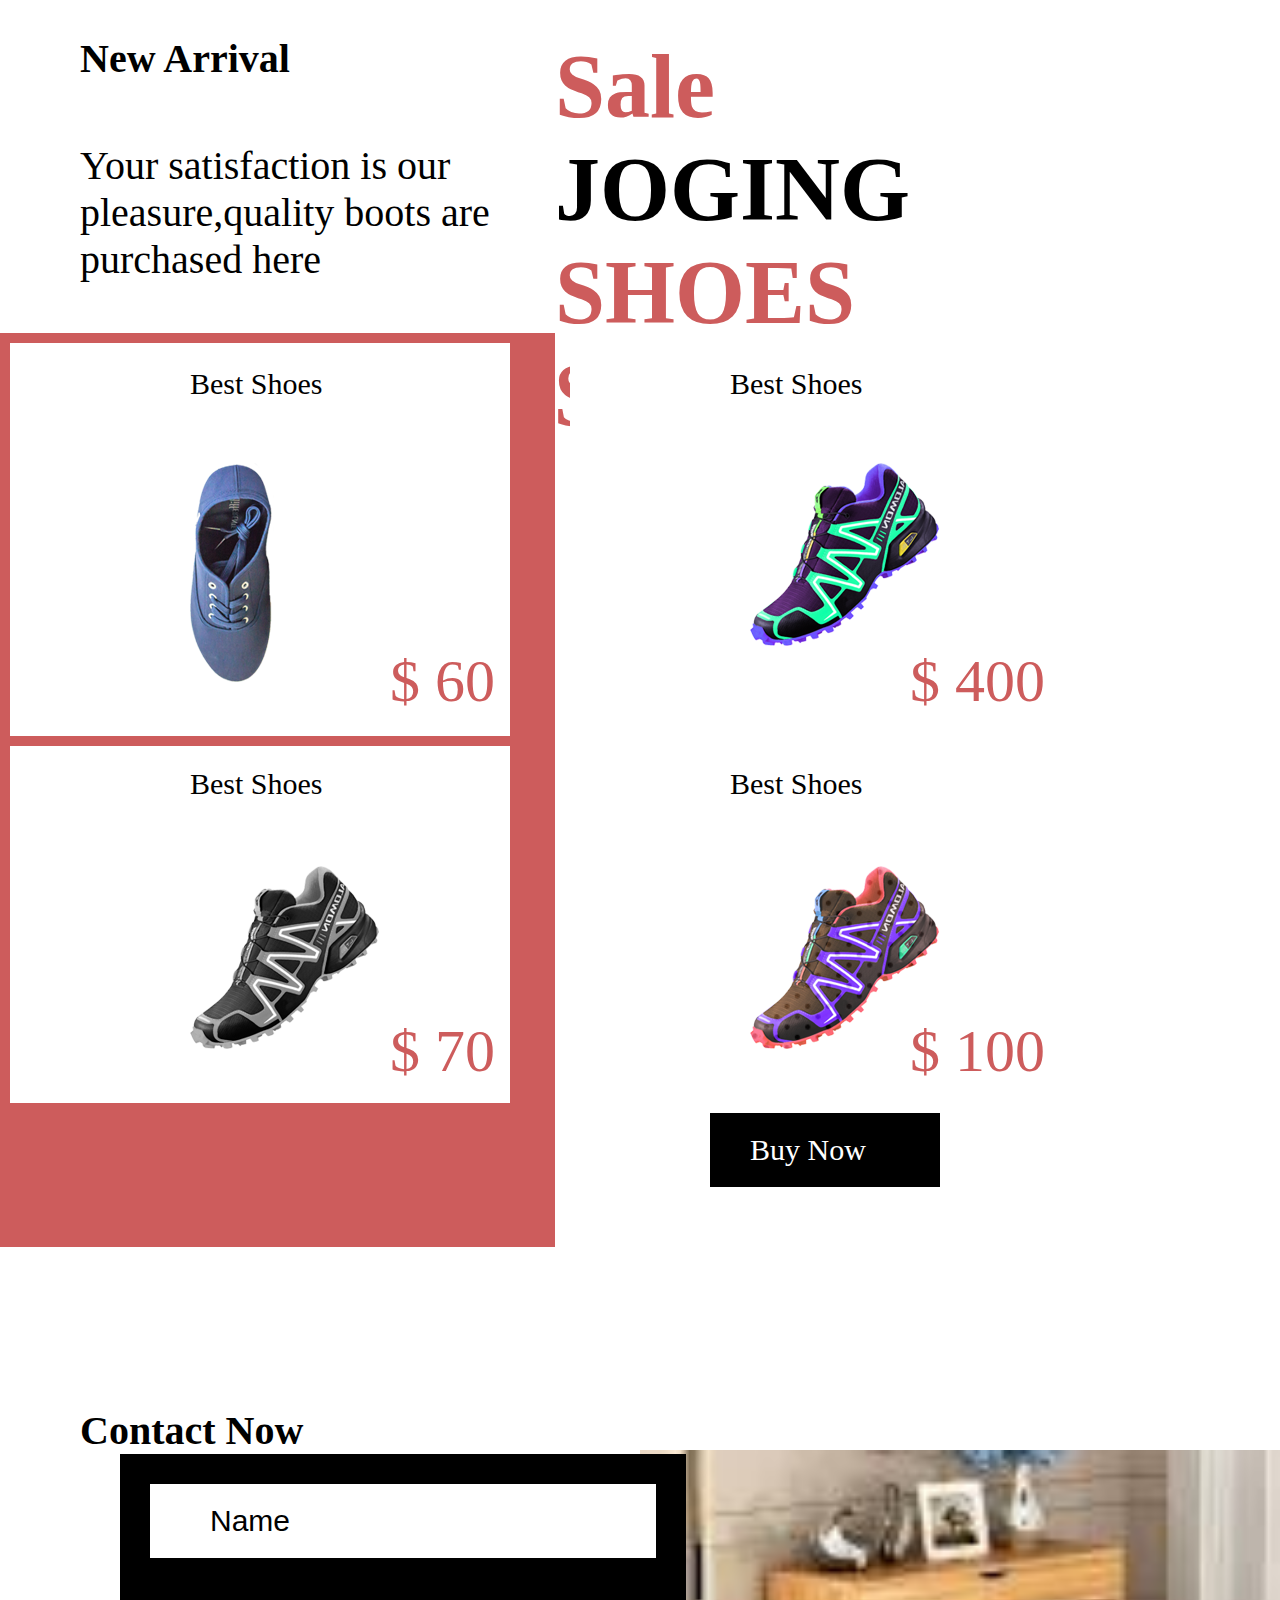
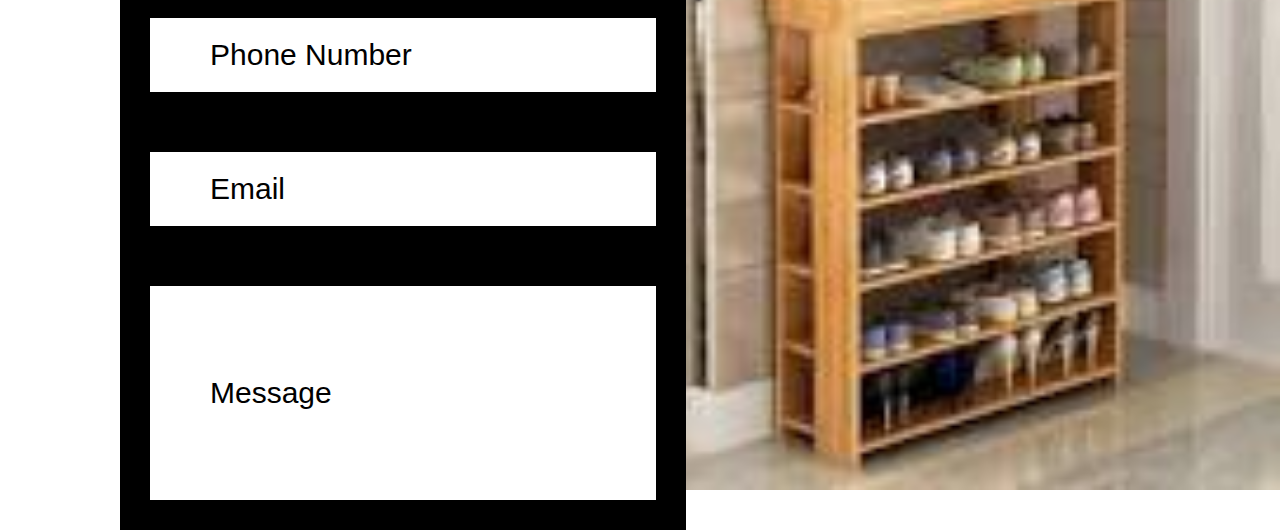
==== commit dd9891fc: "update" ====
--- a/index.html
+++ b/index.html
@@ -95,6 +95,7 @@
     <input type="placeholder" value="Email"><br>
     <input type="placeholder" value="Message" class="message"><br>
 </form>
+<img src="/images/shoe rack.jpg" alt="bbbb" class="shoerack">
 </section>
 </body>
 </html>
--- a/shoes.css
+++ b/shoes.css
@@ -396,4 +396,9 @@
     padding: 90px 60px;
     font-size: 30px;
     margin-left: 120px;
+}
+.shoerack {
+    float: right;
+    margin-top: -680px;
+    height: 40em;
 }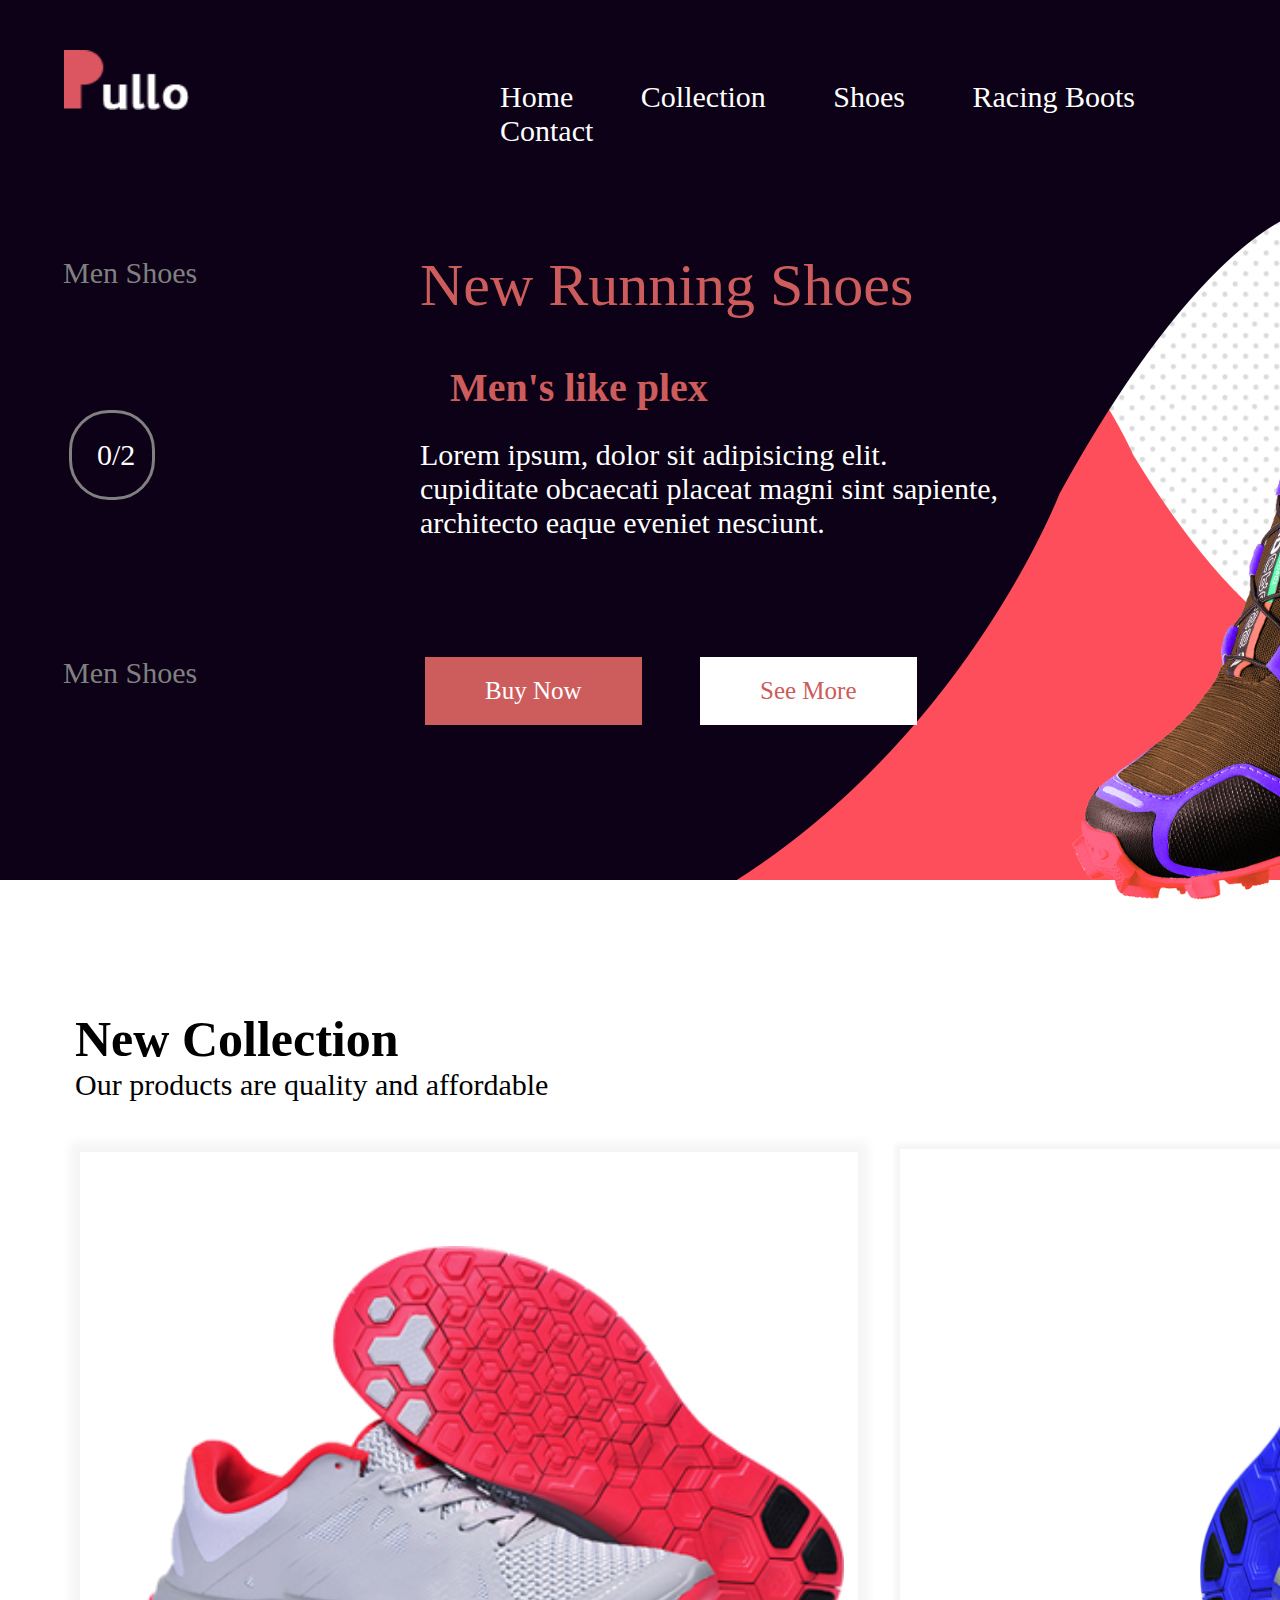
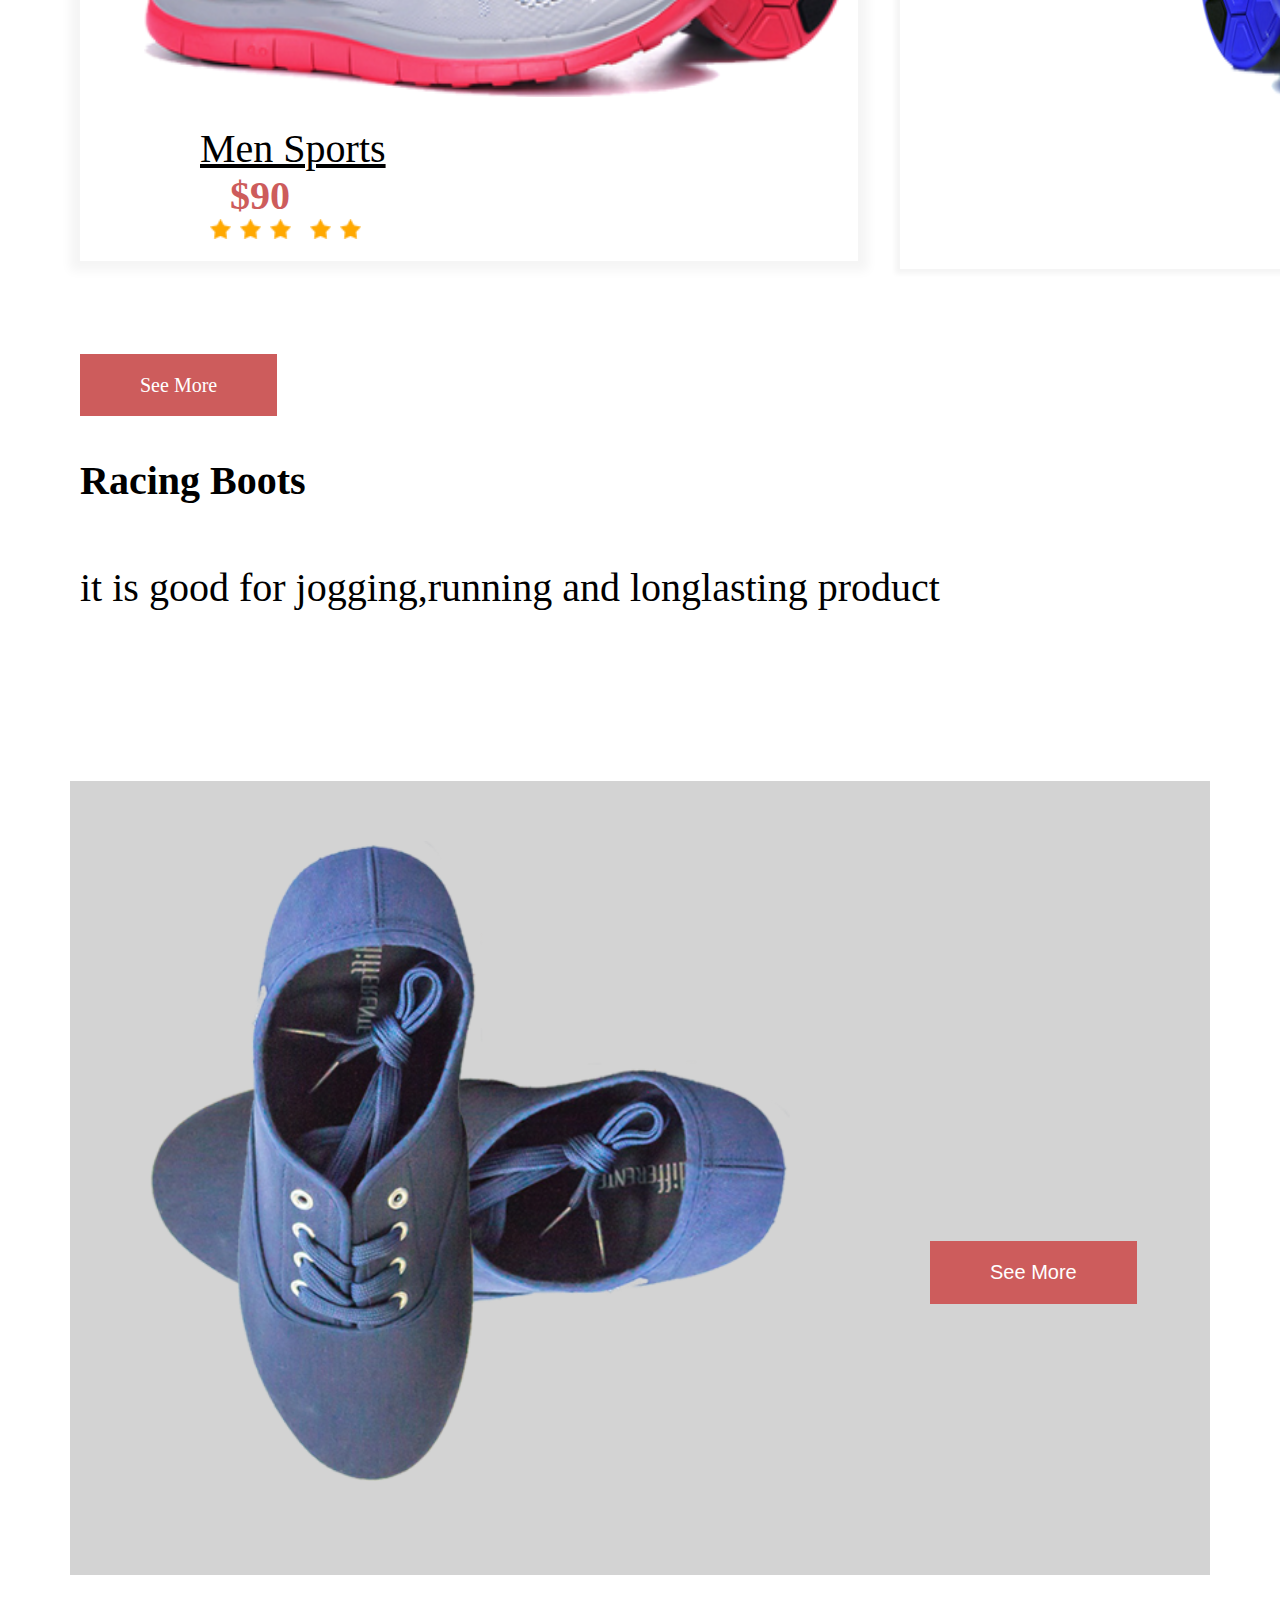
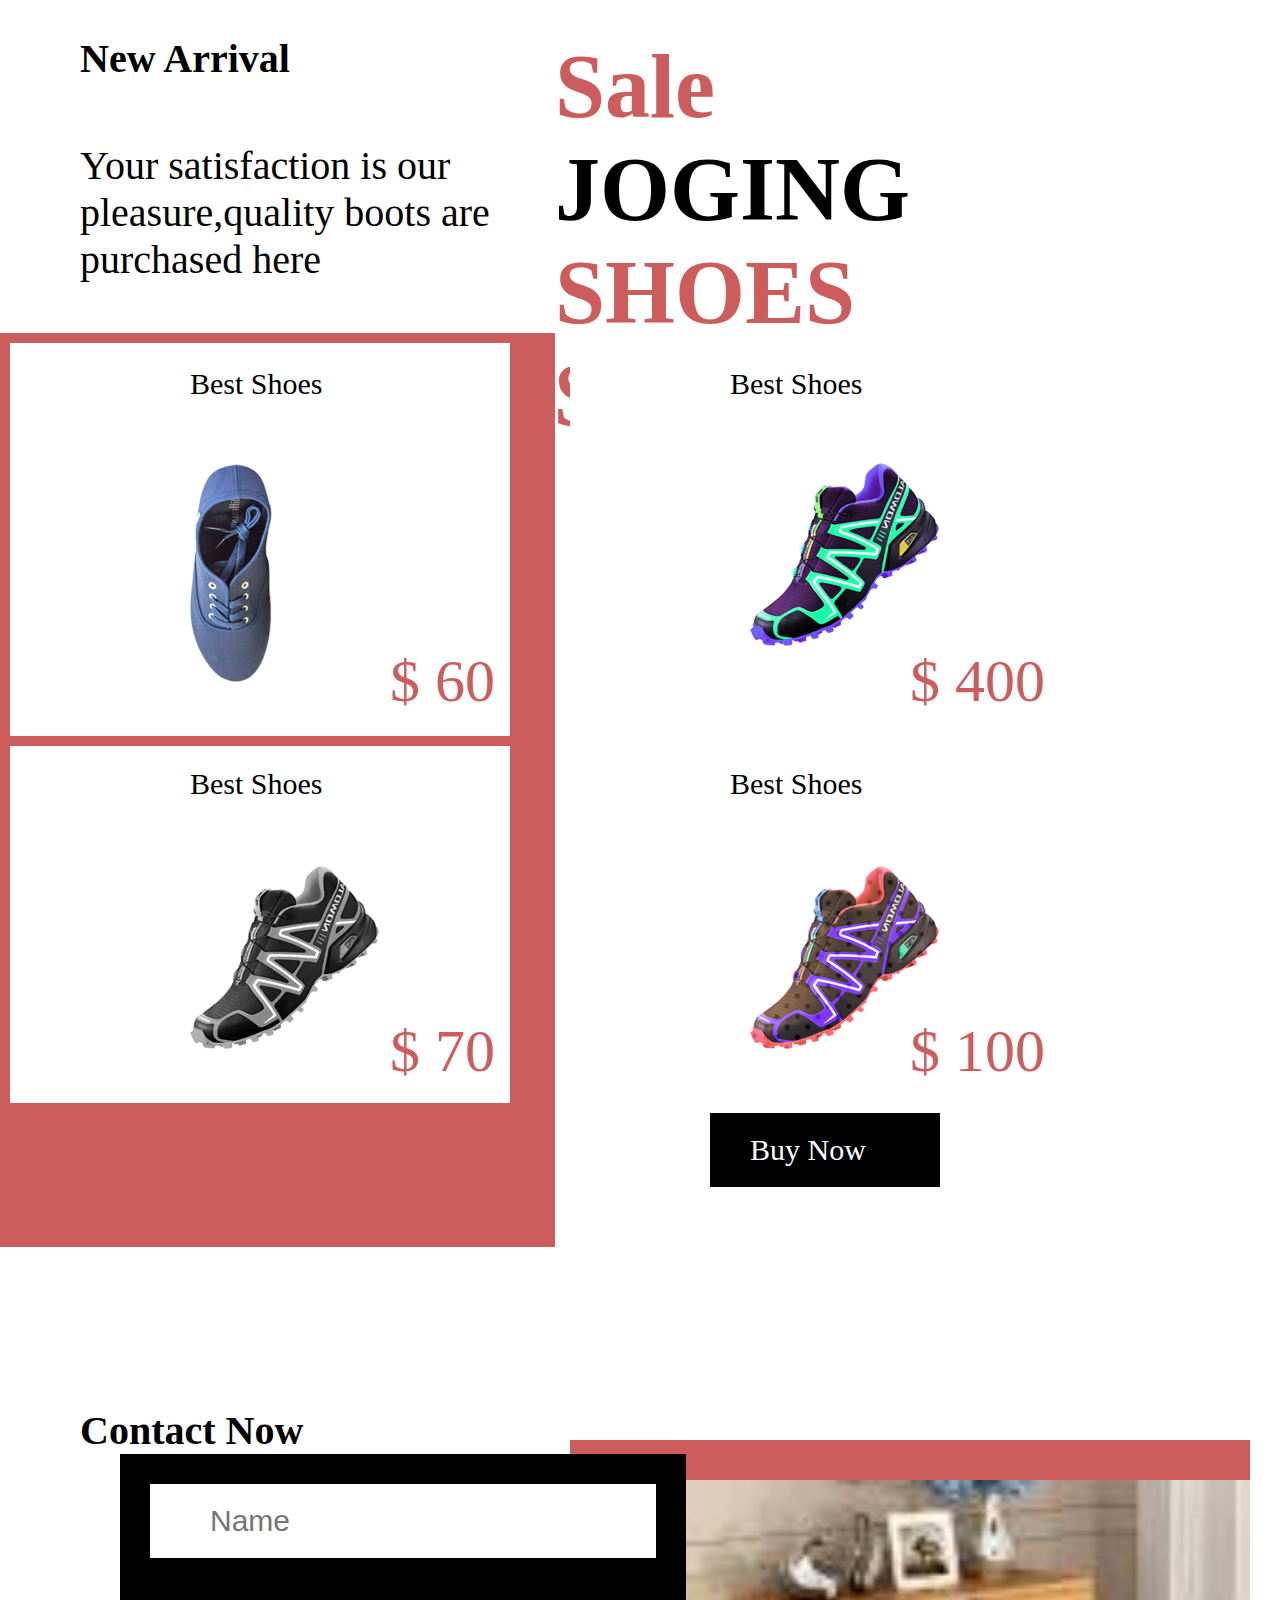
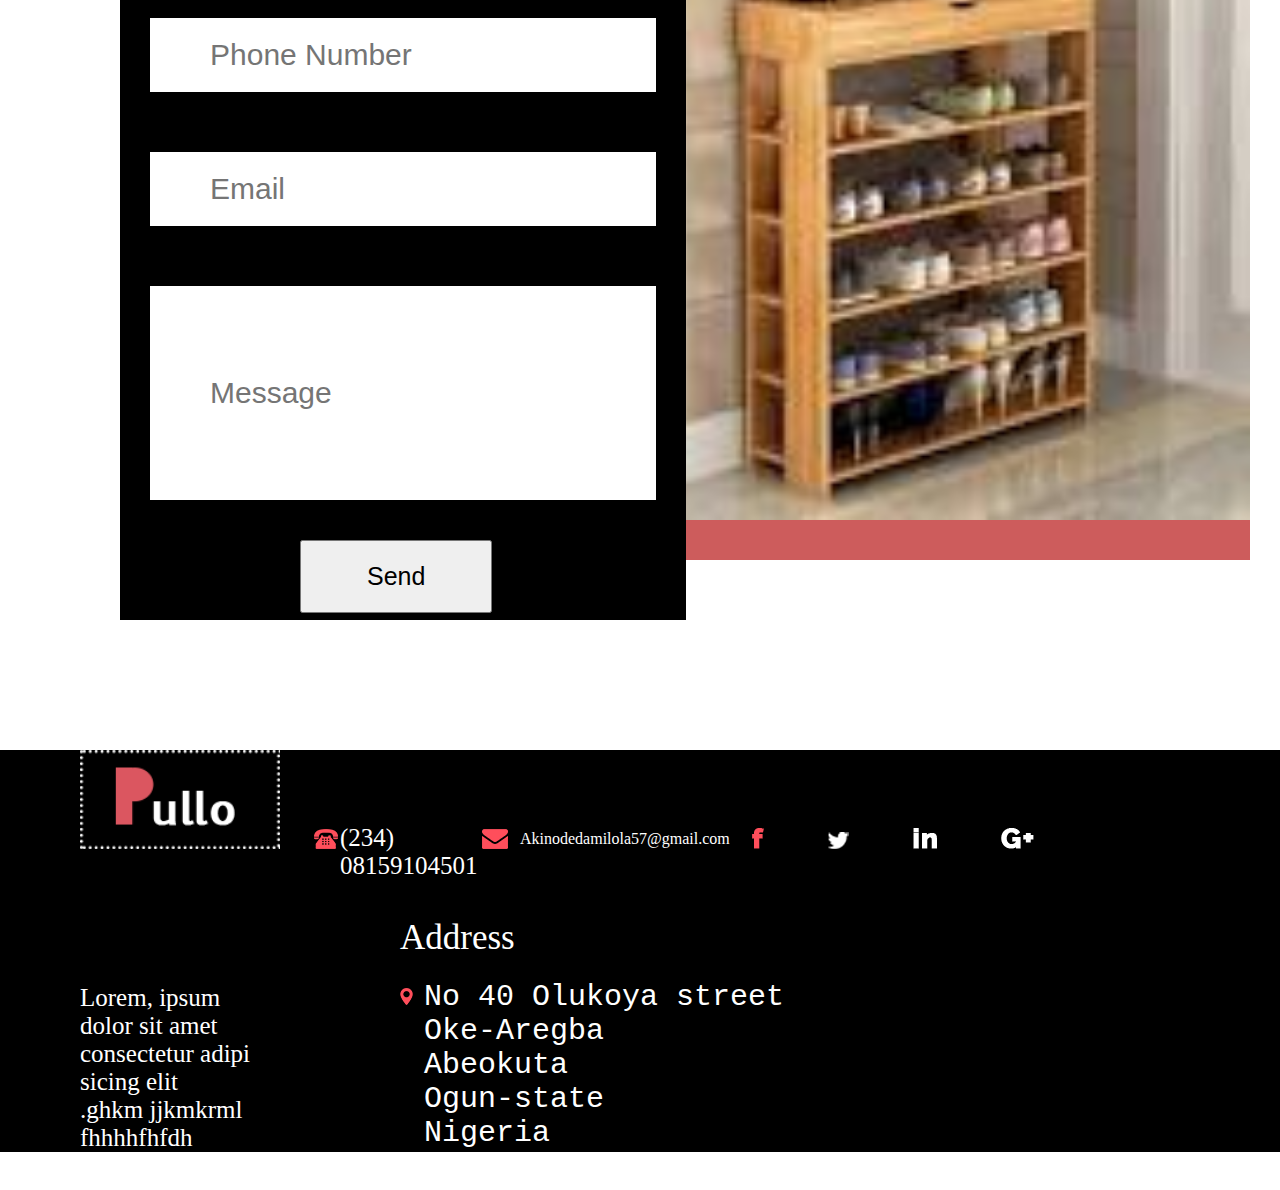
==== commit fdf48f17: "update" ====
--- a/index.html
+++ b/index.html
@@ -90,12 +90,36 @@
 <section class="section2">
     <h2 class="sneakers">Contact Now</h2>
 <form>
-    <input type="placeholder" value="Name"><br>
-    <input type="placeholder" value="Phone Number"><br>
-    <input type="placeholder" value="Email"><br>
-    <input type="placeholder" value="Message" class="message"><br>
+    <input type="text" placeholder="Name"><br>
+    <input type="text" placeholder="Phone Number"><br>
+    <input type="text" placeholder="Email"><br>
+    <input type="text" placeholder="Message" class="message"><br>
+    <button>Send</button>
 </form>
 <img src="/images/shoe rack.jpg" alt="bbbb" class="shoerack">
 </section>
+<footer>
+    <nav class="footer">
+        <img src="/images/footer-logo.png" alt="" class="companylogo">
+        <img src="/images/phone-icon.png" alt="" class="phonelogo">
+        <img src="/images/email-icon.png" alt="" class="emaillogo">
+        <img src="/images/fb-icon.png" alt="" class="facebooklogo">
+        <img src="/images/twitter-icon.png" alt="" class="twitterlogo">
+        <img src="/images/in-icon.png" alt="" class="inlogo">
+        <img src="/images/google-icon.png" alt="" class="googlelogo">
+    </nav>
+    <p class="table">(234)<br>08159104501</p>
+    <p class="gaccount">Akinodedamilola57@gmail.com</p>
+    <p class="companyadd">Address</p>
+    <img src="/images/map-icon.png" alt="" class="map">
+    <pre>
+        No 40 Olukoya street
+        Oke-Aregba 
+        Abeokuta
+        Ogun-state
+        Nigeria
+    </pre>
+    <p class="company">Lorem, ipsum <br>dolor sit amet<br> consectetur adipi<br>sicing elit<br>.ghkm jjkmkrml<br> fhhhhfhfdh </p>
+</footer>
 </body>
 </html>
--- a/shoes.css
+++ b/shoes.css
@@ -394,11 +394,80 @@
 }
 .message {
     padding: 90px 60px;
+    border-bottom: 120px solid black;
     font-size: 30px;
     margin-left: 120px;
+    position: relative;
 }
 .shoerack {
     float: right;
-    margin-top: -680px;
+    margin-top: -780px;
+    margin-right: 30px;
     height: 40em;
+    border-top: 40px solid indianred;
+    border-bottom: 40px solid indianred;
+    border-left: 40px solid indianred;
+}
+button {
+    position: absolute;
+    margin-top: -80px;
+    font-size: 25px;
+    margin-left: 300px;
+    padding: 20px 65px;
+}
+footer {
+    background-color: black;
+    margin-top: 130px;
+}
+.footer {
+    margin-left: 80px;
+}
+.companylogo {
+    margin-right: 30px;
+    width: 200px;
+}
+.phonelogo {
+    margin-right: 140px;
+}
+.emaillogo {
+    margin-right: 240px;
+}
+.facebooklogo {
+    margin-right: 60px;
+}
+.twitterlogo {
+    margin-right: 60px;
+}
+.inlogo {
+    margin-right: 60px;
+}
+.company {
+    color: white;
+    margin-top: -200px;
+    margin-left: 80px;
+    font-size: 25px;
+}
+.table {
+margin-left: 340px;
+margin-top: -29px;
+font-size: 25px;
+}
+.gaccount {
+    margin-left: 520px;
+    margin-top: -50px;
+}
+.companyadd {
+    margin-left: 400px;
+    margin-top: 70px;
+    font-size: 35px;
+}
+.map {
+    margin-top: 30px;
+    margin-left: 400px;
+}
+pre {
+   color: white;
+   margin-left: 280px;
+   margin-top: -29px;
+   font-size: 30px;
 }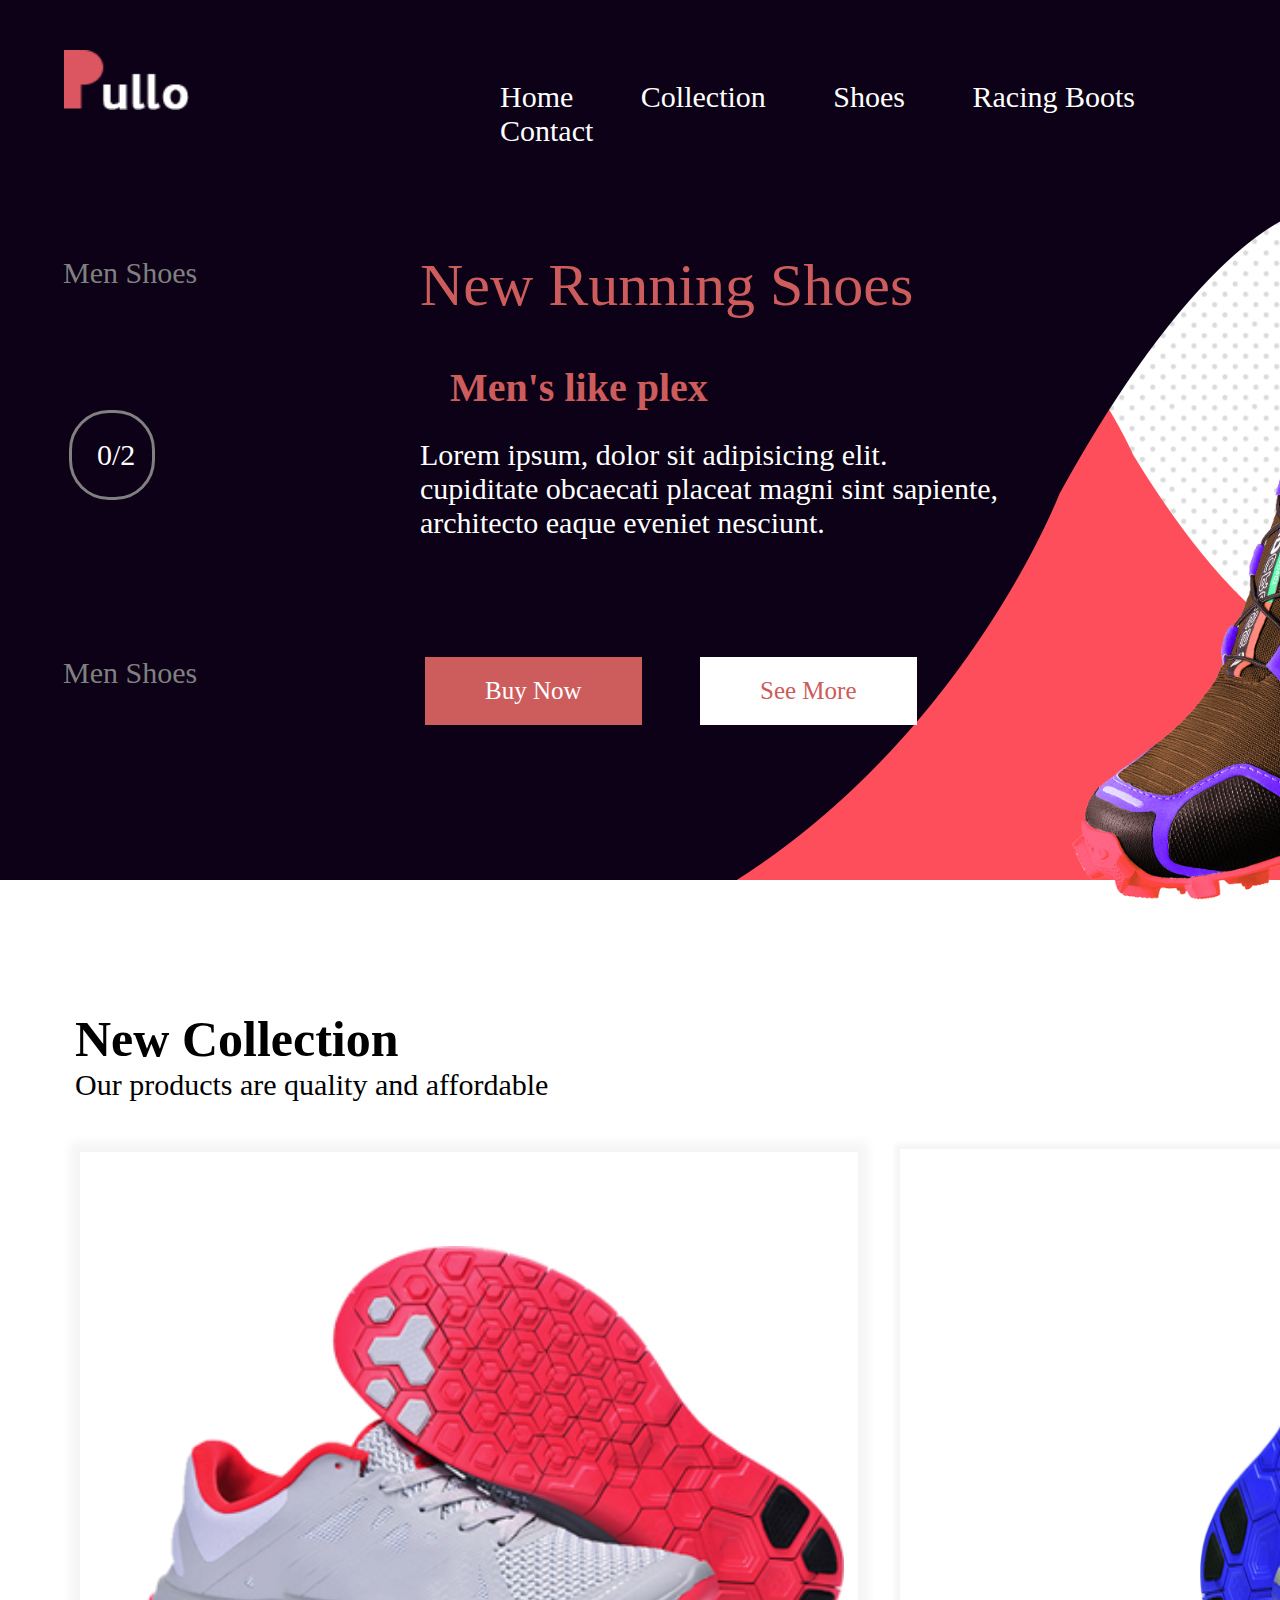
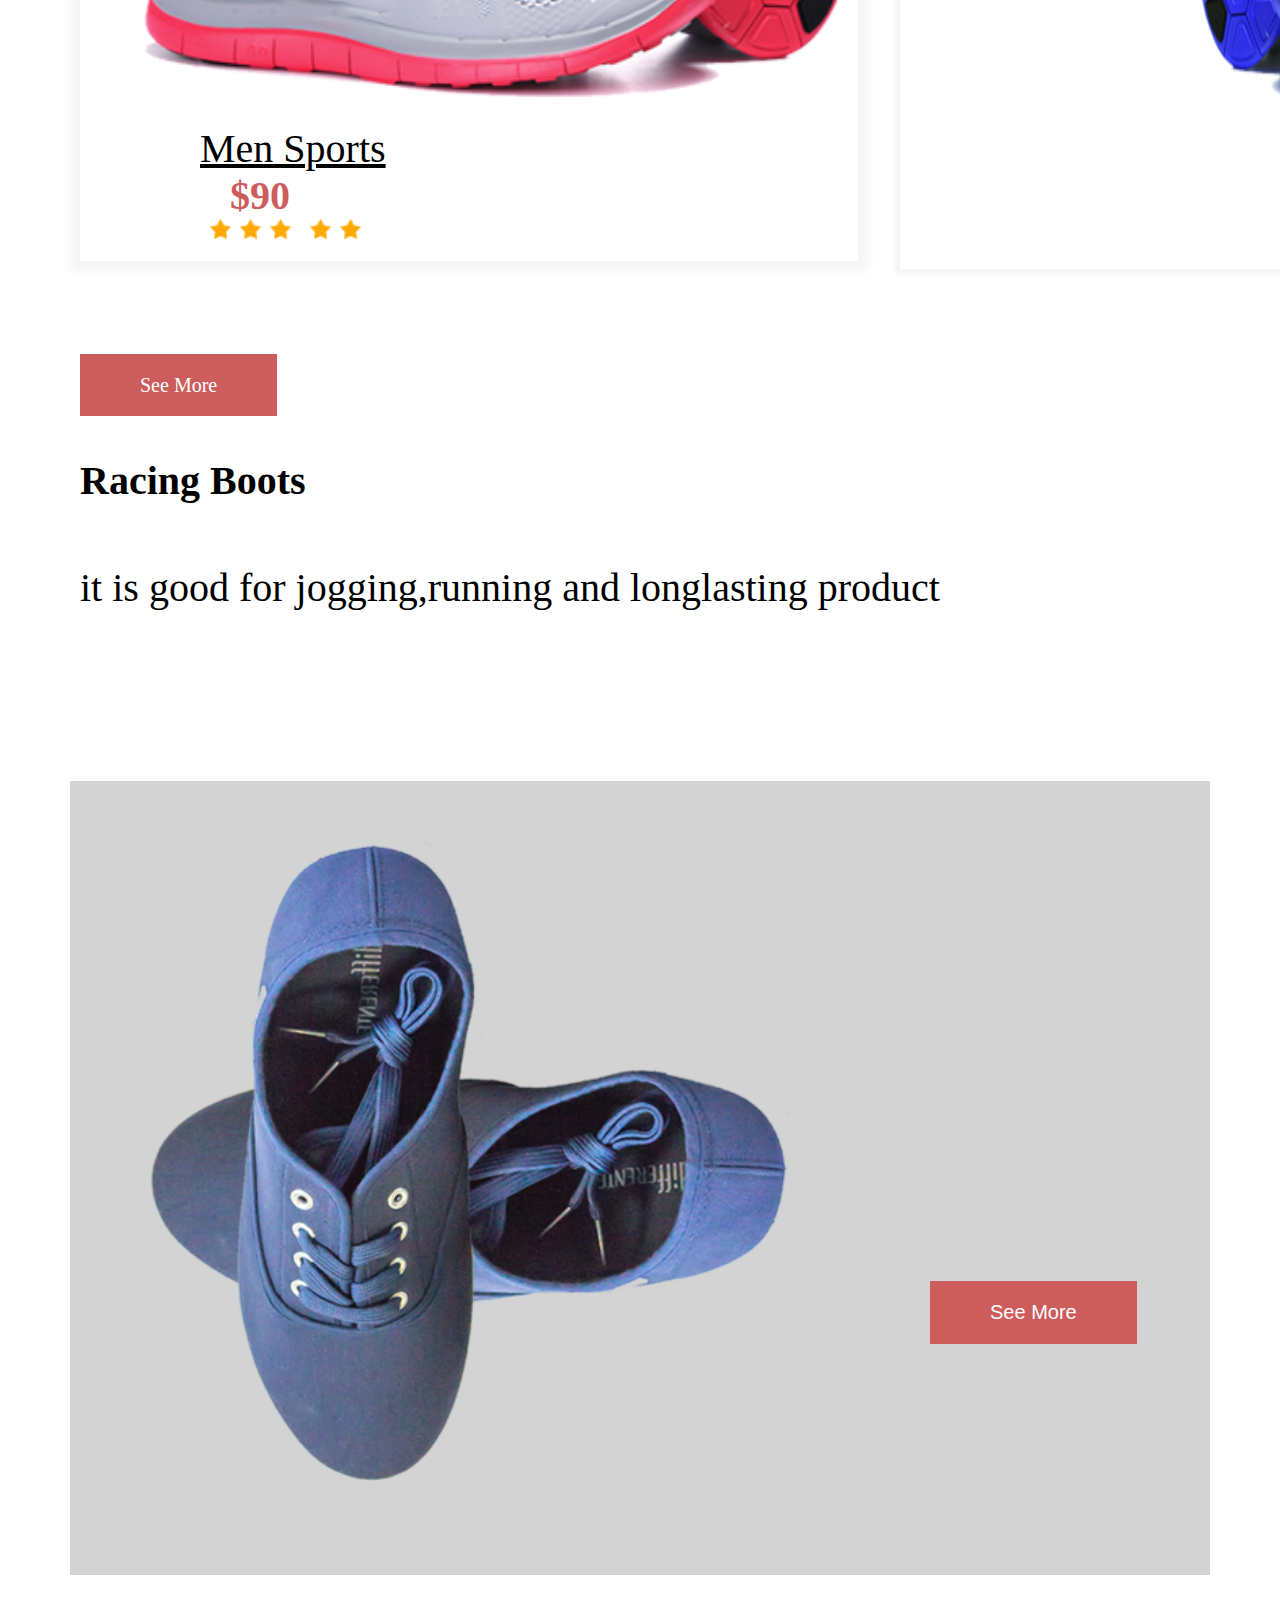
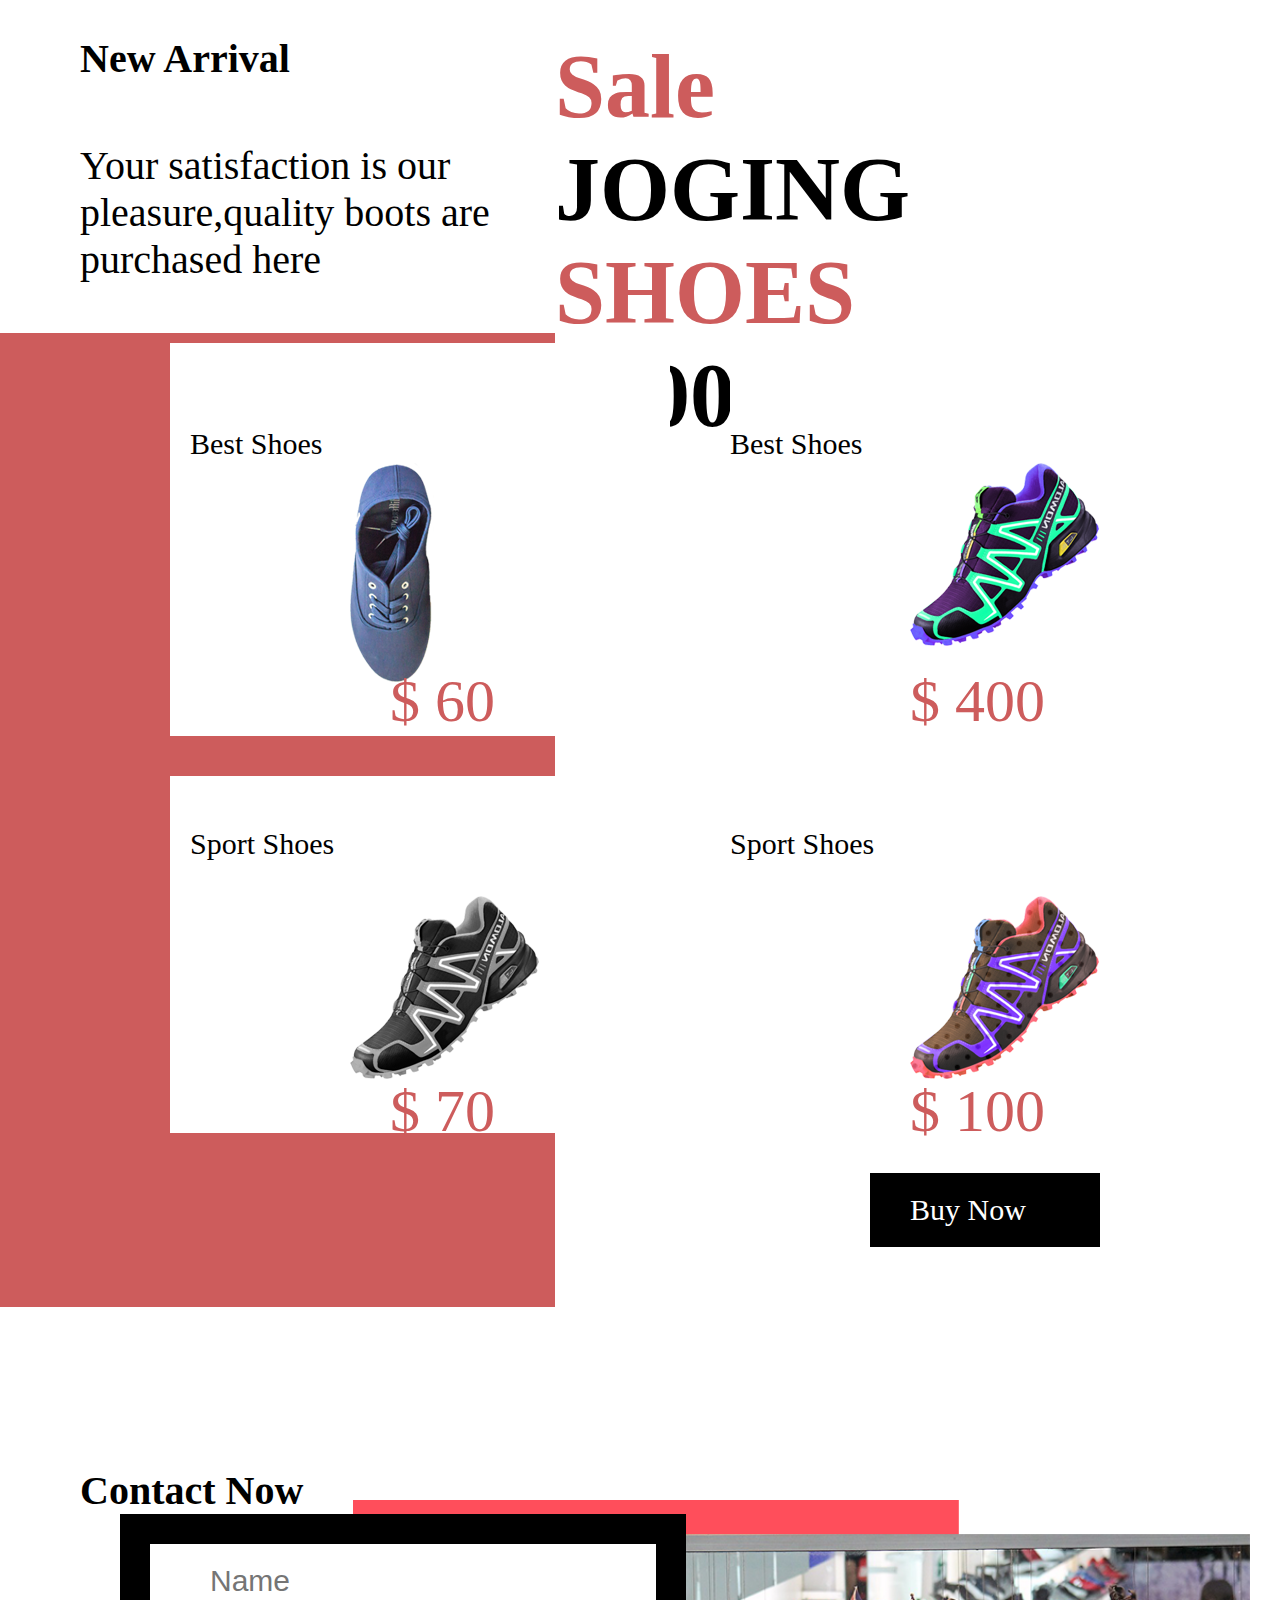
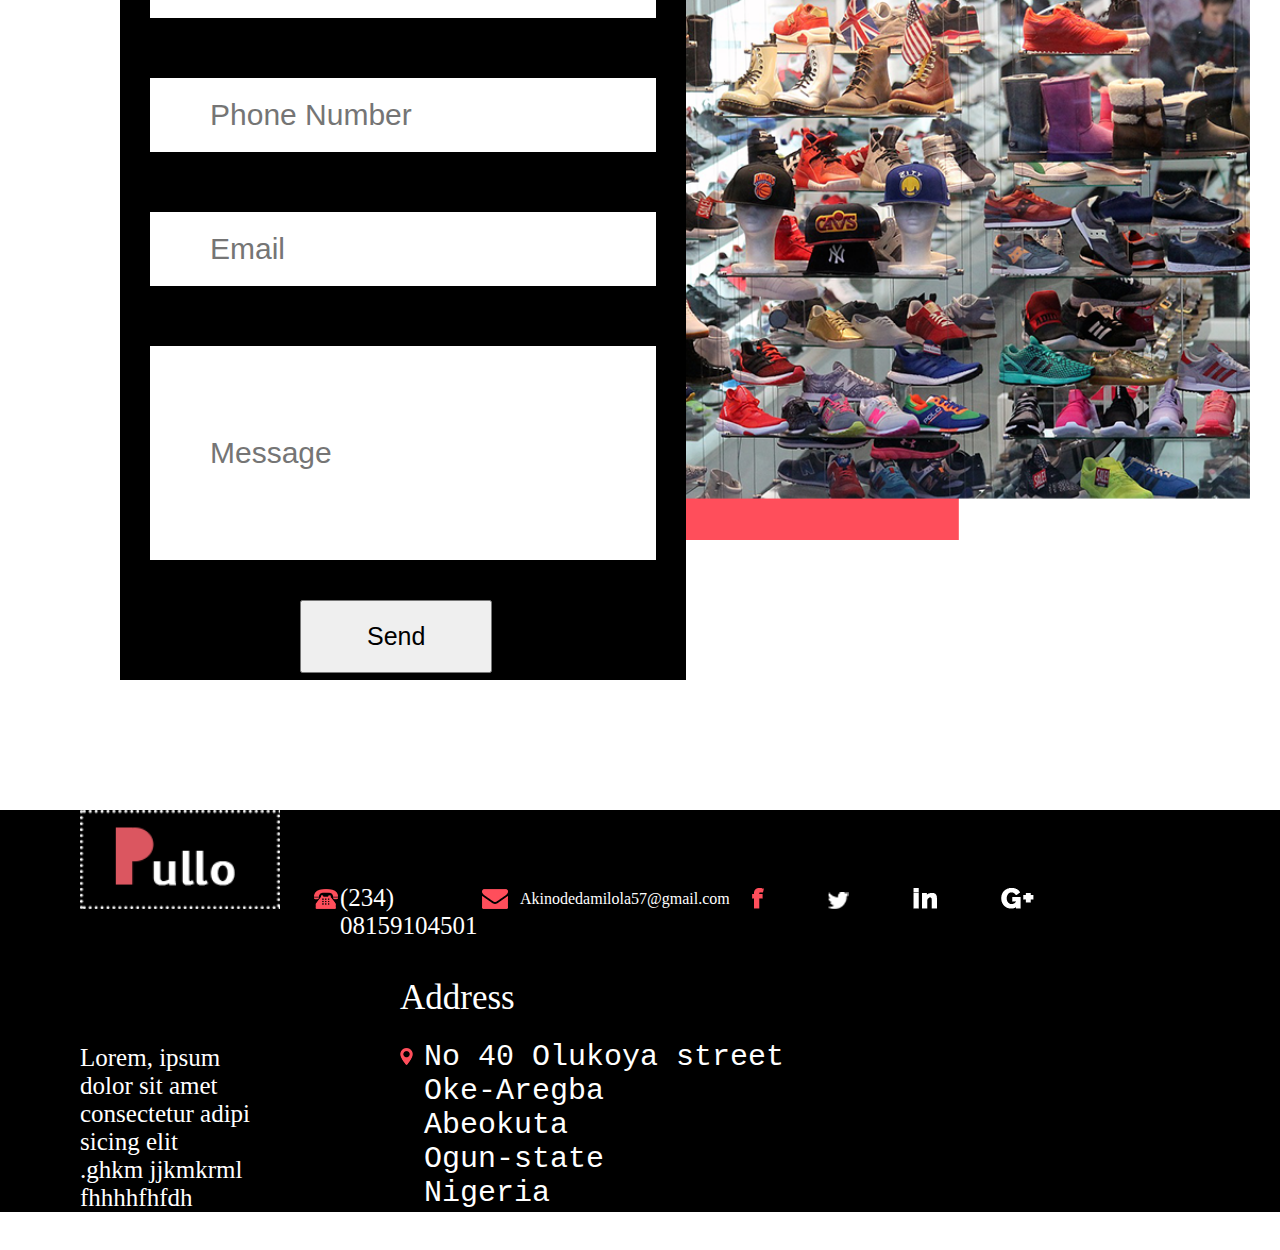
==== commit 67a14dfa: "update" ====
--- a/index.html
+++ b/index.html
@@ -78,9 +78,9 @@
 <p class="grid1">Best Shoes</p>
 <p class="grid2">Best Shoes</p>
 <p class="grid3">Best Shoes</p>
-<p class="grid4">Best Shoes</p>
-<p class="grid5">Best Shoes</p>
-<p class="grid6">Best Shoes</p>
+<p class="grid4">Sport Shoes</p>
+<p class="grid5">Sport Shoes</p>
+<p class="grid6">Sport Shoes</p>
 <p class="pricetag1">$ 60</p>
 <p class="pricetag2">$ 400</p>
 <p class="pricetag3">$ 50</p>
@@ -96,7 +96,7 @@
     <input type="text" placeholder="Message" class="message"><br>
     <button>Send</button>
 </form>
-<img src="/images/shoe rack.jpg" alt="bbbb" class="shoerack">
+<img src="/images/shop-banner.png" alt="bbbb" class="shoerack">
 </section>
 <footer>
     <nav class="footer">
--- a/shoes.css
+++ b/shoes.css
@@ -268,15 +268,16 @@
     padding: 20px 60px;
     font-size: 20px;
     position: absolute;
-    top: 540px;
+    top: 580px;
 }
 .grid {
     display: grid;
     grid-template-columns: 500px 500px 500px;
     grid-column-gap: 60px;
-    grid-row-gap: 10px;
+    grid-row-gap: 40px;
     padding: 10px;
     position: relative;
+    padding-left: 170px;
     background-color: indianred;
     margin-top: 50px;
     
@@ -335,21 +336,21 @@
 .pricetag1 {
     color: indianred;
     position: absolute;
-    margin-top: -600px;
+    margin-top: -640px;
     margin-left: 390px;
     font-size: 60px;
 }
 .pricetag2 {
     color: indianred;
     position: absolute;
-    margin-top: -600px;
+    margin-top: -640px;
     margin-left: 910px;
     font-size: 60px;
 }
 .pricetag3 {
     color: indianred;
     position: absolute;
-    margin-top: -600px;
+    margin-top: -640px;
     margin-left: 1500px;
     font-size: 60px;
 }
@@ -404,9 +405,6 @@
     margin-top: -780px;
     margin-right: 30px;
     height: 40em;
-    border-top: 40px solid indianred;
-    border-bottom: 40px solid indianred;
-    border-left: 40px solid indianred;
 }
 button {
     position: absolute;
